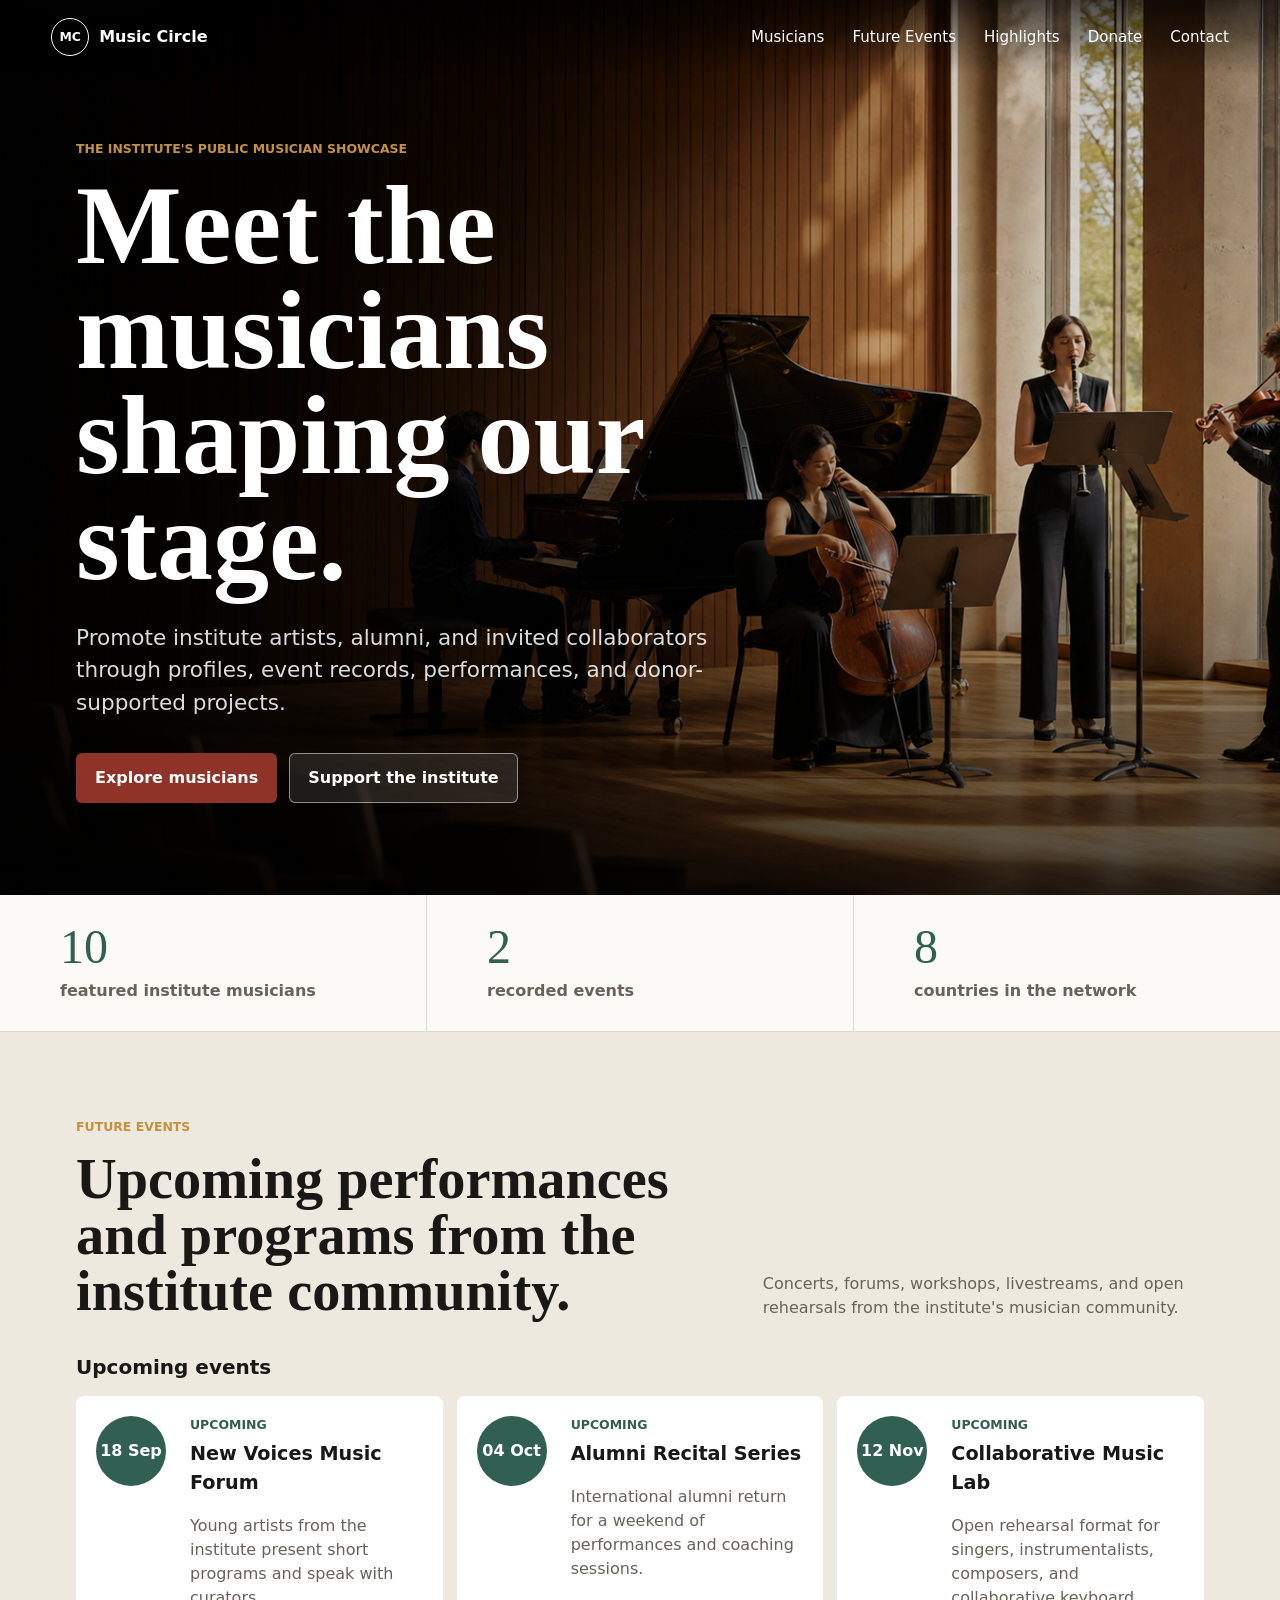
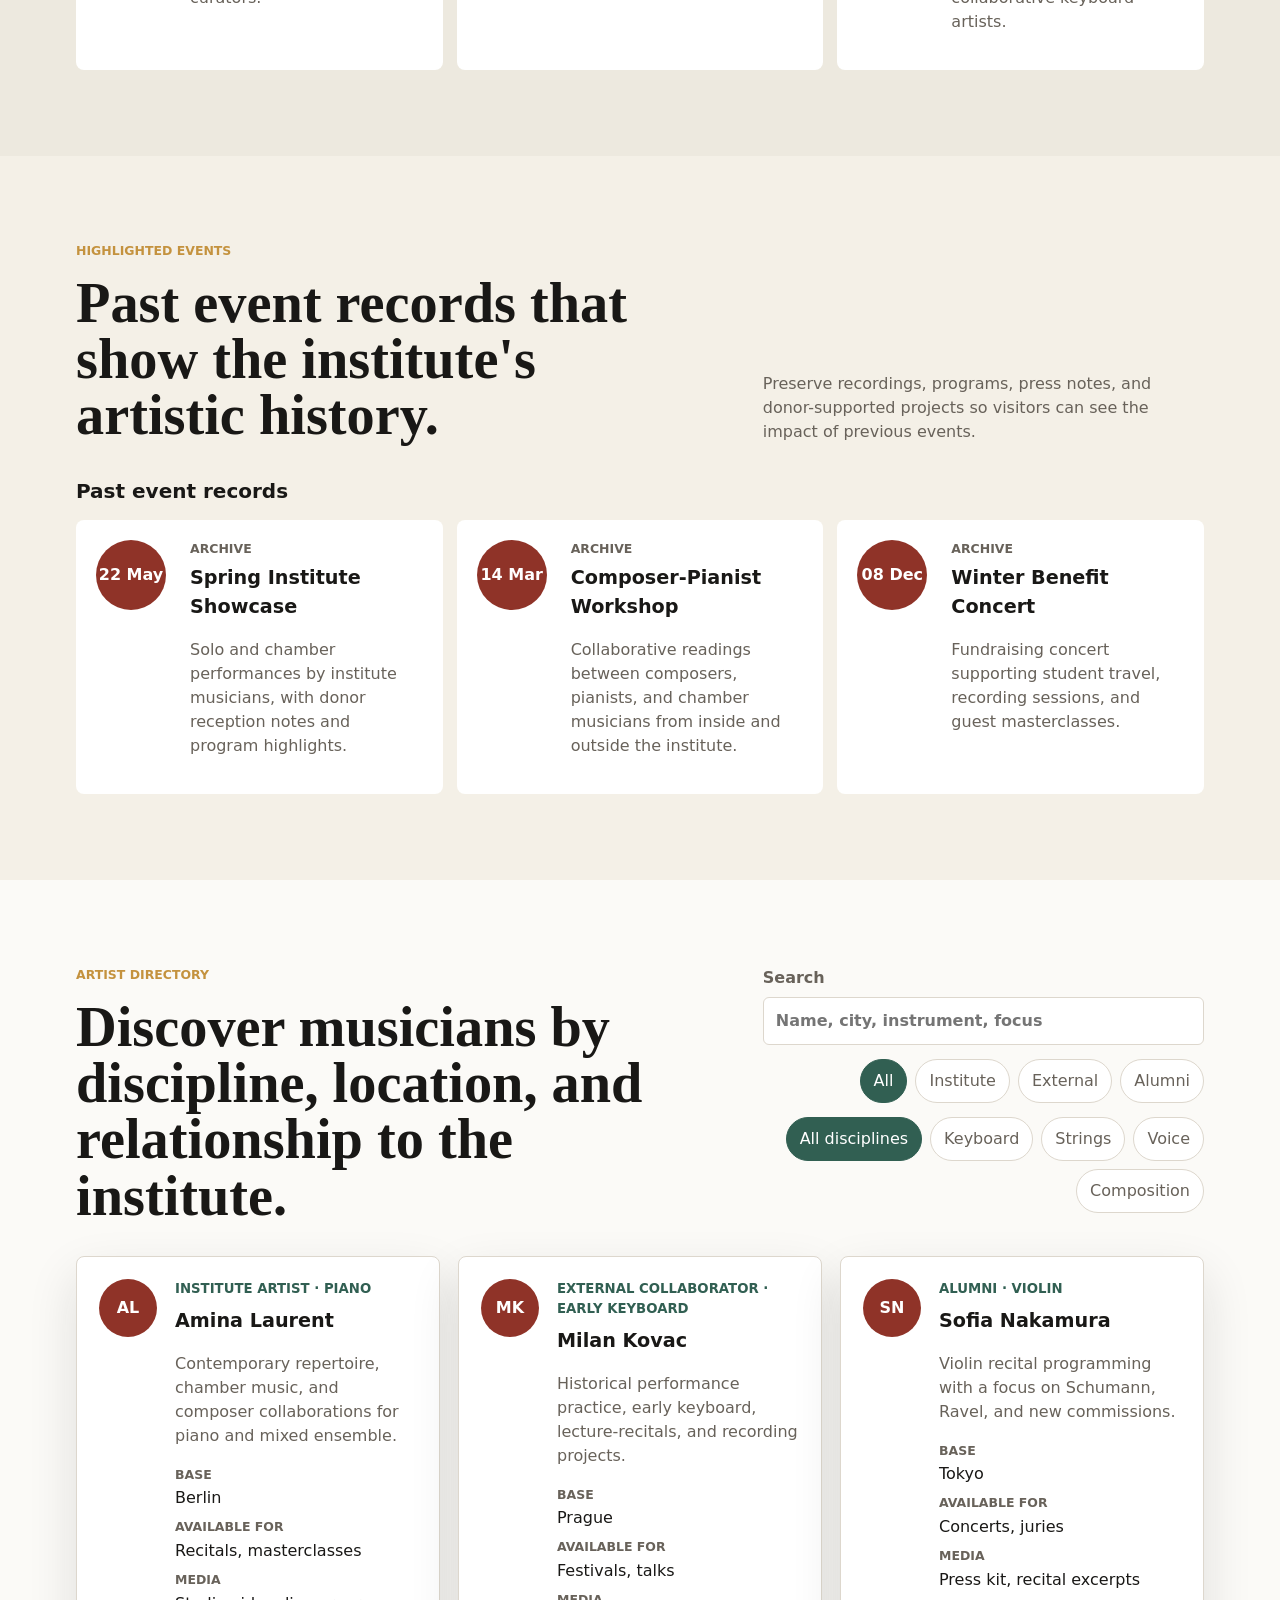
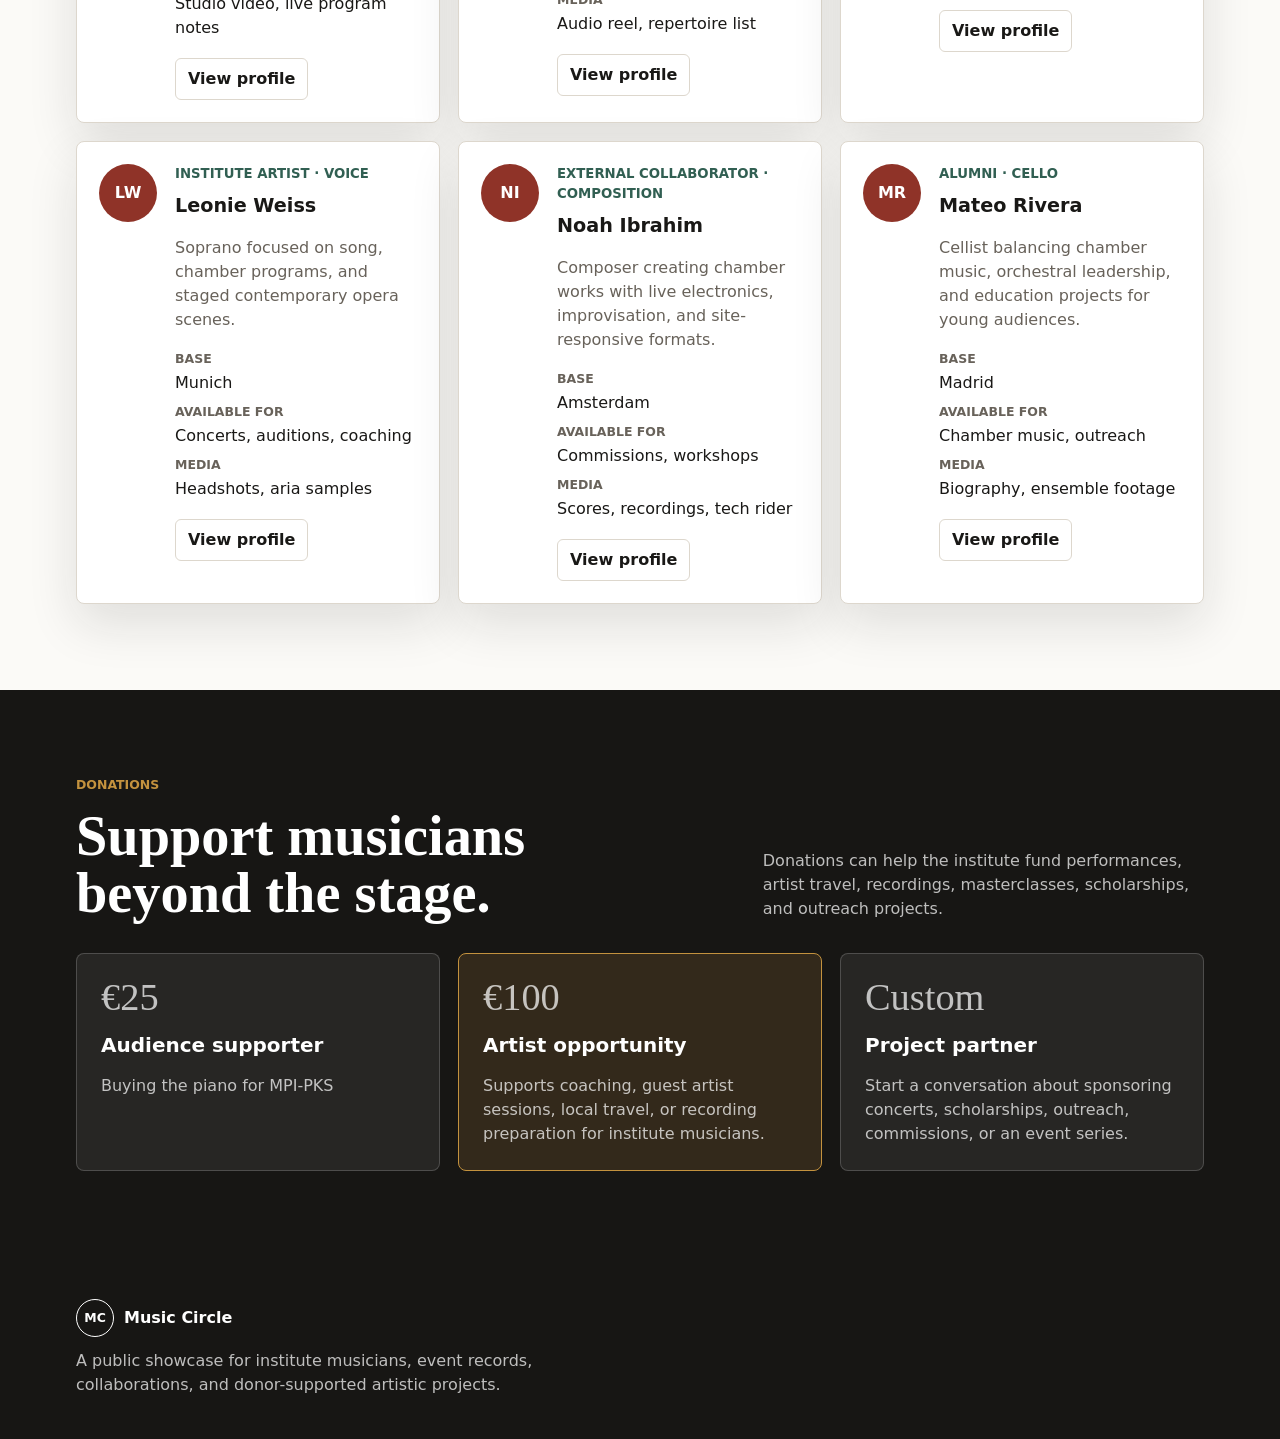
==== index.html @ a9405319 "Remove public scaffolding copy" ====
<!doctype html>
<html lang="en">
  <head>
    <meta charset="utf-8">
    <meta name="viewport" content="width=device-width, initial-scale=1">
    <meta
      name="description"
      content="The institute's public home for promoting musicians, events, collaborations, and donor-supported artistic projects."
    >
    <meta name="theme-color" content="#191816">
    <meta property="og:type" content="website">
    <meta property="og:title" content="Music Circle | Musician Promotion Platform">
    <meta
      property="og:description"
      content="Discover institute musicians, upcoming performances, past event records, collaborations, and ways to support the artist community."
    >
    <meta property="og:image" content="assets/hero-musicians.png">
    <meta property="og:image:width" content="1672">
    <meta property="og:image:height" content="941">
    <meta property="og:site_name" content="Music Circle">
    <meta name="twitter:card" content="summary_large_image">
    <meta name="twitter:title" content="Music Circle | Musician Promotion Platform">
    <meta
      name="twitter:description"
      content="The institute's public hub for musicians, events, collaborations, and donor-supported artistic projects."
    >
    <meta name="twitter:image" content="assets/hero-musicians.png">
    <title>Music Circle | Musician Promotion Platform</title>
    <link rel="icon" href="assets/favicon.svg" type="image/svg+xml">
    <link rel="manifest" href="site.webmanifest">
    <link rel="stylesheet" href="styles.css">
    <script type="application/ld+json">
      {
        "@context": "https://schema.org",
        "@type": "WebSite",
        "name": "Music Circle",
        "description": "The institute's public home for promoting musicians, events, collaborations, and donor-supported artistic projects.",
        "about": {
          "@type": "PerformingArtsTheater",
          "name": "Music Circle artist network"
        },
        "potentialAction": {
          "@type": "SearchAction",
          "target": "#musicians",
          "query-input": "required name=search_term_string"
        }
      }
    </script>
  </head>
  <body id="top">
    <a class="skip-link" href="#main-content">Skip to content</a>
    <header class="site-header" aria-label="Primary navigation">
      <a class="brand" href="#top" aria-label="Music Circle home">
        <span class="brand-mark" aria-hidden="true">MC</span>
        <span>Music Circle</span>
      </a>
      <nav class="nav-links" aria-label="Site sections">
        <a href="#musicians">Musicians</a>
        <a href="#events">Future Events</a>
        <a href="#highlights">Highlights</a>
        <a href="#support">Donate</a>
        <a href="#contact">Contact</a>
      </nav>
    </header>

    <main id="main-content">
      <section class="hero" aria-labelledby="hero-title">
        <img class="hero-image" src="assets/hero-musicians.png" alt="Musicians performing together in a recital hall">
        <div class="hero-shade" aria-hidden="true"></div>
        <div class="hero-content">
          <p class="eyebrow">The institute's public musician showcase</p>
          <h1 id="hero-title">Meet the musicians shaping our stage.</h1>
          <p class="hero-copy">
            Promote institute artists, alumni, and invited collaborators through profiles, event records, performances, and donor-supported projects.
          </p>
          <div class="hero-actions" aria-label="Primary actions">
            <a class="button primary" href="#musicians">Explore musicians</a>
            <a class="button secondary" href="#support">Support the institute</a>
          </div>
        </div>
      </section>

      <section class="intro" aria-label="Platform highlights">
        <div>
          <span class="metric">10</span>
          <span class="metric-label">featured institute musicians</span>
        </div>
        <div>
          <span class="metric">2</span>
          <span class="metric-label">recorded events</span>
        </div>
        <div>
          <span class="metric">8</span>
          <span class="metric-label">countries in the network</span>
        </div>
      </section>

      <section class="section future-events-section" id="events" aria-labelledby="events-title">
        <div class="section-heading compact-heading">
          <div>
            <p class="eyebrow">Future events</p>
            <h2 id="events-title">Upcoming performances and programs from the institute community.</h2>
          </div>
          <p>Concerts, forums, workshops, livestreams, and open rehearsals from the institute's musician community.</p>
        </div>
        <div class="event-heading">
          <h3>Upcoming events</h3>
        </div>
        <div class="event-list event-list-wide" aria-label="Upcoming events">
          <article class="event-item upcoming-event">
            <time datetime="2026-09-18">18 Sep</time>
            <div>
              <p class="event-status">Upcoming</p>
              <h3>New Voices Music Forum</h3>
              <p>Young artists from the institute present short programs and speak with curators.</p>
            </div>
          </article>
          <article class="event-item upcoming-event">
            <time datetime="2026-10-04">04 Oct</time>
            <div>
              <p class="event-status">Upcoming</p>
              <h3>Alumni Recital Series</h3>
              <p>International alumni return for a weekend of performances and coaching sessions.</p>
            </div>
          </article>
          <article class="event-item upcoming-event">
            <time datetime="2026-11-12">12 Nov</time>
            <div>
              <p class="event-status">Upcoming</p>
              <h3>Collaborative Music Lab</h3>
              <p>Open rehearsal format for singers, instrumentalists, composers, and collaborative keyboard artists.</p>
            </div>
          </article>
        </div>
      </section>

      <section class="section highlight-events-section" id="highlights" aria-labelledby="highlights-title">
        <div class="section-heading compact-heading">
          <div>
            <p class="eyebrow">Highlighted events</p>
            <h2 id="highlights-title">Past event records that show the institute's artistic history.</h2>
          </div>
          <p>
            Preserve recordings, programs, press notes, and donor-supported projects so visitors can see the impact of previous events.
          </p>
        </div>
        <div class="event-heading">
          <h3>Past event records</h3>
        </div>
        <div class="event-list event-list-wide" aria-label="Highlighted past event records">
          <article class="event-item past-event">
            <time datetime="2026-05-22">22 May</time>
            <div>
              <p class="event-status">Archive</p>
              <h3>Spring Institute Showcase</h3>
              <p>Solo and chamber performances by institute musicians, with donor reception notes and program highlights.</p>
            </div>
          </article>
          <article class="event-item past-event">
            <time datetime="2026-03-14">14 Mar</time>
            <div>
              <p class="event-status">Archive</p>
              <h3>Composer-Pianist Workshop</h3>
              <p>Collaborative readings between composers, pianists, and chamber musicians from inside and outside the institute.</p>
            </div>
          </article>
          <article class="event-item past-event">
            <time datetime="2025-12-08">08 Dec</time>
            <div>
              <p class="event-status">Archive</p>
              <h3>Winter Benefit Concert</h3>
              <p>Fundraising concert supporting student travel, recording sessions, and guest masterclasses.</p>
            </div>
          </article>
        </div>
      </section>

      <section class="section" id="musicians" aria-labelledby="musicians-title">
        <div class="section-heading">
          <div>
            <p class="eyebrow">Artist directory</p>
            <h2 id="musicians-title">Discover musicians by discipline, location, and relationship to the institute.</h2>
          </div>
          <div class="directory-tools" aria-label="Find musician profiles">
            <label class="search-label" for="artist-search">
              Search
              <input id="artist-search" type="search" placeholder="Name, city, instrument, focus">
            </label>
            <div class="filter-group" aria-label="Filter by relationship">
              <button class="filter-button is-active" type="button" data-filter-group="relationship" data-filter="all">All</button>
              <button class="filter-button" type="button" data-filter-group="relationship" data-filter="institute">Institute</button>
              <button class="filter-button" type="button" data-filter-group="relationship" data-filter="external">External</button>
              <button class="filter-button" type="button" data-filter-group="relationship" data-filter="alumni">Alumni</button>
            </div>
            <div class="filter-group" aria-label="Filter by discipline">
              <button class="filter-button is-active" type="button" data-filter-group="discipline" data-filter="all">All disciplines</button>
              <button class="filter-button" type="button" data-filter-group="discipline" data-filter="keyboard">Keyboard</button>
              <button class="filter-button" type="button" data-filter-group="discipline" data-filter="strings">Strings</button>
              <button class="filter-button" type="button" data-filter-group="discipline" data-filter="voice">Voice</button>
              <button class="filter-button" type="button" data-filter-group="discipline" data-filter="composition">Composition</button>
            </div>
          </div>
        </div>

        <div class="artist-grid" id="artist-grid">
          <article class="artist-card" data-relationship="institute" data-discipline="keyboard" data-search="amina laurent berlin piano contemporary chamber music composer collaborations recitals masterclasses">
            <div class="artist-avatar">AL</div>
            <div class="artist-body">
              <p class="artist-type">Institute artist · Piano</p>
              <h3>Amina Laurent</h3>
              <p>Contemporary repertoire, chamber music, and composer collaborations for piano and mixed ensemble.</p>
              <dl>
                <div><dt>Base</dt><dd>Berlin</dd></div>
                <div><dt>Available for</dt><dd>Recitals, masterclasses</dd></div>
                <div><dt>Media</dt><dd>Studio video, live program notes</dd></div>
              </dl>
              <div class="artist-extra" id="profile-amina" hidden>
                <p>Current season focus: premieres by institute composers paired with late Debussy and Saariaho.</p>
              </div>
              <div class="artist-actions">
                <button class="text-button" type="button" data-profile-target="profile-amina" aria-expanded="false">View profile</button>
              </div>
            </div>
          </article>

          <article class="artist-card" data-relationship="external" data-discipline="keyboard" data-search="milan kovac prague early keyboard historical performance lecture recitals recording festivals talks">
            <div class="artist-avatar">MK</div>
            <div class="artist-body">
              <p class="artist-type">External collaborator · Early keyboard</p>
              <h3>Milan Kovac</h3>
              <p>Historical performance practice, early keyboard, lecture-recitals, and recording projects.</p>
              <dl>
                <div><dt>Base</dt><dd>Prague</dd></div>
                <div><dt>Available for</dt><dd>Festivals, talks</dd></div>
                <div><dt>Media</dt><dd>Audio reel, repertoire list</dd></div>
              </dl>
              <div class="artist-extra" id="profile-milan" hidden>
                <p>Current season focus: fortepiano lecture-recitals connecting Haydn, Dussek, and early Beethoven.</p>
              </div>
              <div class="artist-actions">
                <button class="text-button" type="button" data-profile-target="profile-milan" aria-expanded="false">View profile</button>
              </div>
            </div>
          </article>

          <article class="artist-card" data-relationship="alumni" data-discipline="strings" data-search="sofia nakamura tokyo violin schumann ravel commissions concerts juries">
            <div class="artist-avatar">SN</div>
            <div class="artist-body">
              <p class="artist-type">Alumni · Violin</p>
              <h3>Sofia Nakamura</h3>
              <p>Violin recital programming with a focus on Schumann, Ravel, and new commissions.</p>
              <dl>
                <div><dt>Base</dt><dd>Tokyo</dd></div>
                <div><dt>Available for</dt><dd>Concerts, juries</dd></div>
                <div><dt>Media</dt><dd>Press kit, recital excerpts</dd></div>
              </dl>
              <div class="artist-extra" id="profile-sofia" hidden>
                <p>Current season focus: recital programs that connect canonical romantic works with new commissions.</p>
              </div>
              <div class="artist-actions">
                <button class="text-button" type="button" data-profile-target="profile-sofia" aria-expanded="false">View profile</button>
              </div>
            </div>
          </article>

          <article class="artist-card" data-relationship="institute" data-discipline="voice" data-search="leonie weiss munich soprano song opera chamber music auditions coaching">
            <div class="artist-avatar">LW</div>
            <div class="artist-body">
              <p class="artist-type">Institute artist · Voice</p>
              <h3>Leonie Weiss</h3>
              <p>Soprano focused on song, chamber programs, and staged contemporary opera scenes.</p>
              <dl>
                <div><dt>Base</dt><dd>Munich</dd></div>
                <div><dt>Available for</dt><dd>Concerts, auditions, coaching</dd></div>
                <div><dt>Media</dt><dd>Headshots, aria samples</dd></div>
              </dl>
              <div class="artist-extra" id="profile-leonie" hidden>
                <p>Current season focus: German song, contemporary opera scenes, and text-led chamber projects.</p>
              </div>
              <div class="artist-actions">
                <button class="text-button" type="button" data-profile-target="profile-leonie" aria-expanded="false">View profile</button>
              </div>
            </div>
          </article>

          <article class="artist-card" data-relationship="external" data-discipline="composition" data-search="noah ibrahim amsterdam composer electronics chamber ensemble commissions workshops residencies">
            <div class="artist-avatar">NI</div>
            <div class="artist-body">
              <p class="artist-type">External collaborator · Composition</p>
              <h3>Noah Ibrahim</h3>
              <p>Composer creating chamber works with live electronics, improvisation, and site-responsive formats.</p>
              <dl>
                <div><dt>Base</dt><dd>Amsterdam</dd></div>
                <div><dt>Available for</dt><dd>Commissions, workshops</dd></div>
                <div><dt>Media</dt><dd>Scores, recordings, tech rider</dd></div>
              </dl>
              <div class="artist-extra" id="profile-noah" hidden>
                <p>Current season focus: new ensemble works using modular electronics and performer-led improvisation.</p>
              </div>
              <div class="artist-actions">
                <button class="text-button" type="button" data-profile-target="profile-noah" aria-expanded="false">View profile</button>
              </div>
            </div>
          </article>

          <article class="artist-card" data-relationship="alumni" data-discipline="strings" data-search="mateo rivera madrid cello chamber music orchestra auditions education outreach">
            <div class="artist-avatar">MR</div>
            <div class="artist-body">
              <p class="artist-type">Alumni · Cello</p>
              <h3>Mateo Rivera</h3>
              <p>Cellist balancing chamber music, orchestral leadership, and education projects for young audiences.</p>
              <dl>
                <div><dt>Base</dt><dd>Madrid</dd></div>
                <div><dt>Available for</dt><dd>Chamber music, outreach</dd></div>
                <div><dt>Media</dt><dd>Biography, ensemble footage</dd></div>
              </dl>
              <div class="artist-extra" id="profile-mateo" hidden>
                <p>Current season focus: chamber collaborations and education concerts for first-time classical audiences.</p>
              </div>
              <div class="artist-actions">
                <button class="text-button" type="button" data-profile-target="profile-mateo" aria-expanded="false">View profile</button>
              </div>
            </div>
          </article>
        </div>
        <p class="empty-state" id="empty-state" hidden>No musicians match the current filters.</p>
      </section>

      <section class="section support-section" id="support" aria-labelledby="support-title">
        <div class="section-heading compact-heading">
          <div>
            <p class="eyebrow">Donations</p>
            <h2 id="support-title">Support musicians beyond the stage.</h2>
          </div>
          <p>
            Donations can help the institute fund performances, artist travel, recordings, masterclasses, scholarships, and outreach projects.
          </p>
        </div>
        <div class="donation-grid" aria-label="Donation options">
          <article class="donation-card">
            <p class="donation-amount">€25</p>
            <h3>Audience supporter</h3>
            <p>Buying the piano for MPI-PKS</p>
          </article>
          <article class="donation-card is-featured">
            <p class="donation-amount">€100</p>
            <h3>Artist opportunity</h3>
            <p>Supports coaching, guest artist sessions, local travel, or recording preparation for institute musicians.</p>
          </article>
          <article class="donation-card">
            <p class="donation-amount">Custom</p>
            <h3>Project partner</h3>
            <p>Start a conversation about sponsoring concerts, scholarships, outreach, commissions, or an event series.</p>
          </article>
        </div>
      </section>
    </main>

    <footer class="site-footer" id="contact">
      <div>
        <a class="brand footer-brand" href="#top">
          <span class="brand-mark" aria-hidden="true">MC</span>
          <span>Music Circle</span>
        </a>
        <p>A public showcase for institute musicians, event records, collaborations, and donor-supported artistic projects.</p>
      </div>
    </footer>

    <script src="script.js"></script>
  </body>
</html>
---- styles.css ----
:root {
  --ink: #191816;
  --paper: #fbfaf7;
  --muted: #68625a;
  --line: #ddd7cd;
  --panel: #ffffff;
  --accent: #8f3328;
  --accent-strong: #6d241d;
  --gold: #c4923e;
  --green: #315f52;
  --focus: #f0c85a;
  --shadow: 0 20px 50px rgba(25, 24, 22, 0.12);
}

* {
  box-sizing: border-box;
}

html {
  scroll-behavior: smooth;
}

body {
  margin: 0;
  background: var(--paper);
  color: var(--ink);
  font-family: Inter, ui-sans-serif, system-ui, -apple-system, BlinkMacSystemFont, "Segoe UI", sans-serif;
  line-height: 1.5;
}

a {
  color: inherit;
  text-decoration: none;
}

a:focus-visible,
button:focus-visible,
input:focus-visible,
select:focus-visible {
  outline: 3px solid var(--focus);
  outline-offset: 3px;
}

button,
input,
select {
  font: inherit;
}

.skip-link {
  position: fixed;
  z-index: 20;
  top: 12px;
  left: 12px;
  transform: translateY(-160%);
  padding: 10px 14px;
  border-radius: 6px;
  color: var(--ink);
  background: #fff;
  font-weight: 800;
  box-shadow: var(--shadow);
}

.skip-link:focus {
  transform: translateY(0);
}

.site-header {
  position: fixed;
  z-index: 10;
  top: 0;
  left: 0;
  right: 0;
  display: flex;
  align-items: center;
  justify-content: space-between;
  gap: 24px;
  padding: 18px clamp(18px, 4vw, 56px);
  color: #fff;
  background: linear-gradient(180deg, rgba(0, 0, 0, 0.64), rgba(0, 0, 0, 0));
}

.brand {
  display: inline-flex;
  align-items: center;
  gap: 10px;
  font-weight: 760;
}

.brand-mark {
  display: inline-grid;
  place-items: center;
  width: 38px;
  height: 38px;
  border: 1px solid currentColor;
  border-radius: 50%;
  font-size: 0.78rem;
}

.nav-links {
  display: flex;
  align-items: center;
  justify-content: flex-end;
  flex-wrap: wrap;
  gap: clamp(14px, 3vw, 28px);
  font-size: 0.94rem;
}

.nav-links a {
  min-height: 32px;
  display: inline-flex;
  align-items: center;
}

.hero {
  position: relative;
  min-height: 92svh;
  display: grid;
  align-items: end;
  overflow: hidden;
  color: #fff;
}

.hero-image,
.hero-shade {
  position: absolute;
  inset: 0;
  width: 100%;
  height: 100%;
}

.hero-image {
  object-fit: cover;
  object-position: center;
}

.hero-shade {
  background:
    linear-gradient(90deg, rgba(0, 0, 0, 0.78) 0%, rgba(0, 0, 0, 0.54) 35%, rgba(0, 0, 0, 0.12) 78%),
    linear-gradient(0deg, rgba(0, 0, 0, 0.65) 0%, rgba(0, 0, 0, 0) 44%);
}

.hero-content {
  position: relative;
  max-width: 880px;
  padding: 140px clamp(20px, 6vw, 76px) 92px;
}

.eyebrow {
  margin: 0 0 14px;
  color: var(--gold);
  font-size: 0.78rem;
  font-weight: 800;
  letter-spacing: 0;
  text-transform: uppercase;
}

h1,
h2,
h3,
p {
  overflow-wrap: anywhere;
}

h1 {
  max-width: 820px;
  margin: 0;
  font-family: Georgia, "Times New Roman", serif;
  font-size: 7rem;
  line-height: 0.94;
  letter-spacing: 0;
}

.hero-copy {
  max-width: 650px;
  margin: 28px 0 0;
  color: rgba(255, 255, 255, 0.86);
  font-size: clamp(1.05rem, 2vw, 1.35rem);
}

.hero-actions {
  display: flex;
  flex-wrap: wrap;
  gap: 12px;
  margin-top: 34px;
}

.button {
  display: inline-flex;
  align-items: center;
  justify-content: center;
  min-height: 46px;
  padding: 12px 18px;
  border: 1px solid transparent;
  border-radius: 6px;
  font-weight: 760;
  cursor: pointer;
}

.button.primary {
  color: #fff;
  background: var(--accent);
}

.button.primary:hover {
  background: var(--accent-strong);
}

.button.secondary {
  color: #fff;
  border-color: rgba(255, 255, 255, 0.5);
  background: rgba(255, 255, 255, 0.1);
}

.button.dark-secondary {
  color: var(--ink);
  border-color: var(--line);
  background: #fff;
}

.error-page {
  min-height: 100svh;
  display: grid;
  place-items: center;
  padding: 24px;
  background: #ede9df;
}

.error-shell {
  width: min(720px, 100%);
  padding: clamp(28px, 6vw, 64px);
  border-radius: 8px;
  background: var(--paper);
  box-shadow: var(--shadow);
}

.error-brand {
  margin-bottom: 48px;
}

.error-shell h1 {
  max-width: 9ch;
  color: var(--ink);
}

.error-shell p:not(.eyebrow) {
  max-width: 560px;
  color: var(--muted);
  font-size: 1.08rem;
}

.intro {
  display: grid;
  grid-template-columns: repeat(3, minmax(0, 1fr));
  gap: 1px;
  background: var(--line);
  border-bottom: 1px solid var(--line);
}

.intro > div {
  min-height: 128px;
  padding: 28px clamp(20px, 5vw, 60px);
  background: var(--paper);
}

.metric {
  display: block;
  color: var(--green);
  font-family: Georgia, "Times New Roman", serif;
  font-size: 3rem;
  line-height: 1;
}

.metric-label {
  display: block;
  margin-top: 8px;
  color: var(--muted);
  font-weight: 700;
}

.section {
  padding: 86px clamp(20px, 6vw, 76px);
}

.section-heading,
.split-section {
  display: grid;
  grid-template-columns: minmax(0, 1fr) minmax(320px, 0.72fr);
  gap: clamp(28px, 6vw, 74px);
  align-items: start;
}

.section-heading {
  margin-bottom: 32px;
}

.compact-heading {
  align-items: end;
}

.compact-heading > p {
  margin: 0;
  color: var(--muted);
}

h2 {
  max-width: 900px;
  margin: 0;
  font-family: Georgia, "Times New Roman", serif;
  font-size: clamp(2rem, 4.4vw, 4.2rem);
  line-height: 1;
  letter-spacing: 0;
}

.directory-tools {
  display: grid;
  gap: 14px;
}

.search-label {
  color: var(--muted);
}

.filter-group {
  display: flex;
  flex-wrap: wrap;
  justify-content: flex-end;
  gap: 8px;
}

.filter-button {
  min-height: 40px;
  padding: 9px 13px;
  border: 1px solid var(--line);
  border-radius: 999px;
  color: var(--muted);
  background: #fff;
  cursor: pointer;
}

.filter-button.is-active {
  color: #fff;
  border-color: var(--green);
  background: var(--green);
}

.artist-grid {
  display: grid;
  grid-template-columns: repeat(3, minmax(0, 1fr));
  gap: 18px;
}

.artist-card {
  display: grid;
  grid-template-columns: 58px minmax(0, 1fr);
  gap: 18px;
  padding: 22px;
  border: 1px solid var(--line);
  border-radius: 8px;
  background: var(--panel);
  box-shadow: var(--shadow);
}

.artist-card.is-hidden {
  display: none;
}

.empty-state {
  margin: 28px 0 0;
  padding: 20px;
  border: 1px solid var(--line);
  border-radius: 8px;
  color: var(--muted);
  background: #fff;
}

.artist-avatar {
  display: grid;
  place-items: center;
  width: 58px;
  height: 58px;
  border-radius: 50%;
  color: #fff;
  background: var(--accent);
  font-weight: 850;
}

.artist-type {
  margin: 0 0 8px;
  color: var(--green);
  font-size: 0.83rem;
  font-weight: 820;
  text-transform: uppercase;
}

.artist-body h3,
.event-item h3 {
  margin: 0;
  font-size: 1.2rem;
}

.artist-body p:not(.artist-type),
.section-copy p,
.site-footer p,
.event-item p {
  color: var(--muted);
}

.artist-body dl {
  display: grid;
  gap: 8px;
  margin: 18px 0 0;
}

.artist-body dl div {
  display: grid;
  gap: 2px;
}

.artist-body dt {
  color: var(--muted);
  font-size: 0.78rem;
  font-weight: 780;
  text-transform: uppercase;
}

.artist-body dd {
  margin: 0;
}

.artist-extra {
  margin-top: 18px;
  padding: 14px;
  border-left: 3px solid var(--gold);
  color: var(--muted);
  background: #f7f2e9;
}

.artist-extra p {
  margin: 0;
}

.artist-actions {
  display: flex;
  flex-wrap: wrap;
  gap: 10px;
  margin-top: 18px;
}

.text-button {
  display: inline-flex;
  align-items: center;
  min-height: 38px;
  padding: 8px 12px;
  border: 1px solid var(--line);
  border-radius: 6px;
  color: var(--ink);
  background: #fff;
  font-weight: 760;
  cursor: pointer;
}

.text-button:hover {
  border-color: var(--green);
  color: var(--green);
}

.future-events-section,
.split-section {
  background: #ede9df;
}

.highlight-events-section {
  background: #f4f0e7;
}

.event-heading {
  display: flex;
  align-items: center;
  justify-content: space-between;
  gap: 18px;
  margin-bottom: 14px;
}

.event-heading h3 {
  margin: 0;
  font-size: 1.25rem;
}

.event-heading a,
.event-item a {
  color: var(--green);
  font-weight: 780;
  text-decoration: underline;
  text-underline-offset: 3px;
}

.event-list {
  display: grid;
  gap: 14px;
}

.event-list-wide {
  grid-template-columns: repeat(3, minmax(0, 1fr));
}

.event-item {
  display: grid;
  grid-template-columns: 76px minmax(0, 1fr);
  gap: 18px;
  padding: 20px;
  border-radius: 8px;
  background: #fff;
}

.event-item time {
  display: grid;
  place-items: center;
  width: 70px;
  height: 70px;
  border-radius: 50%;
  color: #fff;
  background: var(--green);
  font-weight: 850;
  text-align: center;
}

.past-event time {
  background: var(--accent);
}

.event-status {
  margin: 0 0 6px;
  color: var(--accent);
  font-size: 0.78rem;
  font-weight: 840;
  text-transform: uppercase;
}

.upcoming-event .event-status {
  color: var(--green);
}

.support-section {
  color: #fff;
  background: #171614;
}

.support-section .eyebrow {
  color: var(--gold);
}

.support-section h2,
.support-section .compact-heading > p {
  color: #fff;
}

.support-section .compact-heading > p,
.donation-card p {
  color: rgba(255, 255, 255, 0.72);
}

.donation-grid {
  display: grid;
  grid-template-columns: repeat(3, minmax(0, 1fr));
  gap: 18px;
}

.donation-card {
  display: grid;
  gap: 14px;
  align-content: start;
  padding: 24px;
  border: 1px solid rgba(255, 255, 255, 0.18);
  border-radius: 8px;
  background: rgba(255, 255, 255, 0.07);
}

.donation-card.is-featured {
  border-color: var(--gold);
  background: rgba(196, 146, 62, 0.16);
}

.donation-amount {
  margin: 0;
  color: var(--gold);
  font-family: Georgia, "Times New Roman", serif;
  font-size: 2.4rem;
  line-height: 1;
}

.donation-card h3 {
  margin: 0;
  font-size: 1.25rem;
}

.donation-card p:not(.donation-amount) {
  margin: 0;
}

label {
  display: grid;
  gap: 7px;
  color: var(--muted);
  font-weight: 760;
}

input,
select {
  min-height: 46px;
  width: 100%;
  border: 1px solid var(--line);
  border-radius: 6px;
  padding: 11px 12px;
  color: var(--ink);
  background: #fff;
}

.site-footer {
  display: flex;
  align-items: flex-start;
  justify-content: space-between;
  gap: 28px;
  padding: 42px clamp(20px, 6vw, 76px);
  color: #fff;
  background: #171614;
}

.footer-brand {
  margin-bottom: 12px;
}

.site-footer p {
  max-width: 560px;
  margin: 0;
  color: rgba(255, 255, 255, 0.72);
}

@media (max-width: 900px) {
  .site-header {
    position: absolute;
    align-items: flex-start;
    flex-direction: column;
    gap: 12px;
    padding-bottom: 26px;
  }

  .nav-links {
    width: 100%;
    justify-content: flex-start;
    gap: 8px;
    font-size: 0.88rem;
  }

  .nav-links a {
    min-height: 34px;
    padding: 6px 10px;
    border: 1px solid rgba(255, 255, 255, 0.34);
    border-radius: 999px;
    background: rgba(0, 0, 0, 0.16);
  }

  .hero {
    min-height: 88svh;
  }

  .hero-image {
    object-position: 64% center;
  }

  .hero-content {
    padding-bottom: 56px;
  }

  h1 {
    max-width: 680px;
    font-size: 4.6rem;
    line-height: 0.96;
  }

  .intro,
  .section-heading,
  .split-section,
  .event-list-wide,
  .donation-grid,
  .artist-grid {
    grid-template-columns: 1fr;
  }

  .filter-group {
    justify-content: flex-start;
  }
}

@media (max-width: 560px) {
  .hero-actions,
  .site-footer {
    flex-direction: column;
  }

  .button {
    width: 100%;
  }

  h1 {
    font-size: 3.35rem;
    line-height: 1;
  }

  .intro > div,
  .section {
    padding-left: 18px;
    padding-right: 18px;
  }

  .artist-card,
  .event-item {
    grid-template-columns: 1fr;
  }

  .event-heading {
    align-items: flex-start;
    flex-direction: column;
  }

  .event-item time {
    width: 62px;
    height: 62px;
  }
}
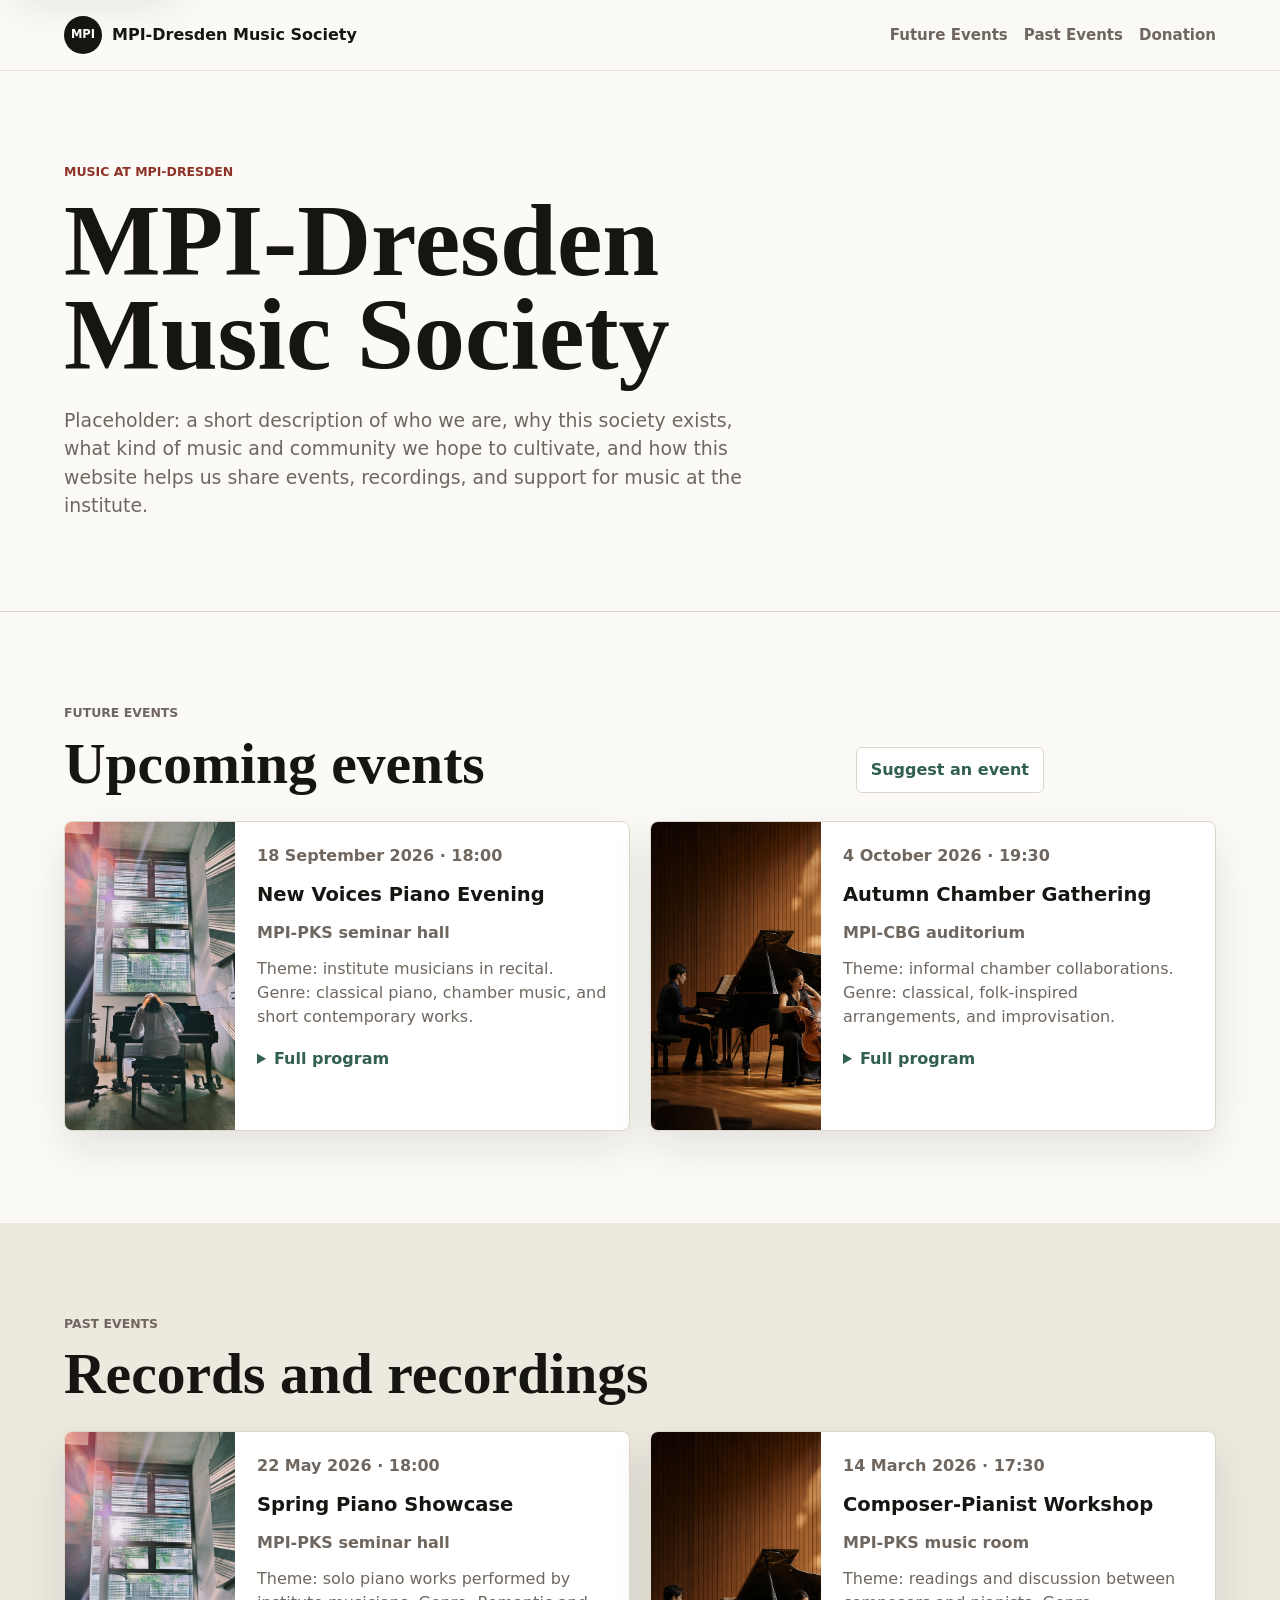
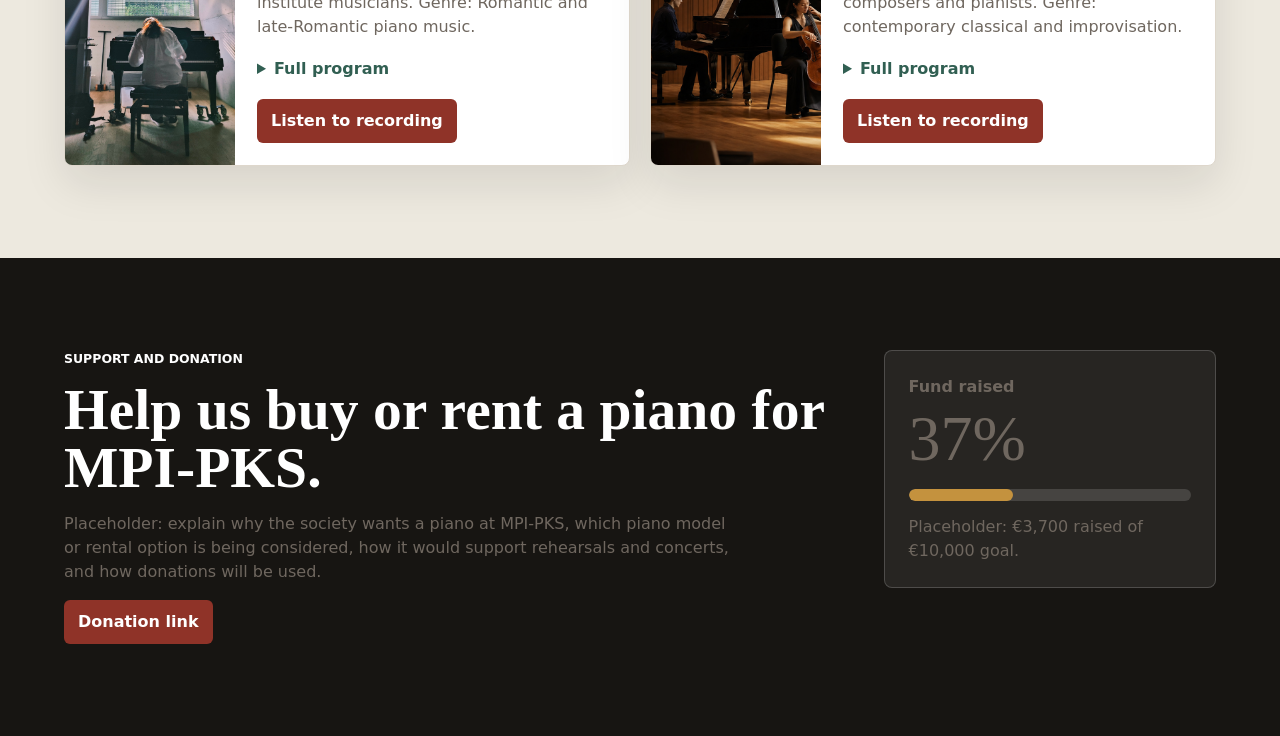
==== commit e3eab78b: "Redesign site for MPI music society" ====
--- a/index.html
+++ b/index.html
@@ -5,27 +5,25 @@
     <meta name="viewport" content="width=device-width, initial-scale=1">
     <meta
       name="description"
-      content="The institute's public home for promoting musicians, events, collaborations, and donor-supported artistic projects."
+      content="MPI-Dresden Music Society shares institute music events, recordings, and support for a piano at MPI-PKS."
     >
-    <meta name="theme-color" content="#191816">
+    <meta name="theme-color" content="#161513">
     <meta property="og:type" content="website">
-    <meta property="og:title" content="Music Circle | Musician Promotion Platform">
+    <meta property="og:title" content="MPI-Dresden Music Society">
     <meta
       property="og:description"
-      content="Discover institute musicians, upcoming performances, past event records, collaborations, and ways to support the artist community."
+      content="Future events, past recordings, and piano donation support for the MPI-Dresden music community."
     >
-    <meta property="og:image" content="assets/hero-musicians.png">
-    <meta property="og:image:width" content="1672">
-    <meta property="og:image:height" content="941">
-    <meta property="og:site_name" content="Music Circle">
+    <meta property="og:image" content="assets/Photos/Qianyu_cover.jpg">
+    <meta property="og:site_name" content="MPI-Dresden Music Society">
     <meta name="twitter:card" content="summary_large_image">
-    <meta name="twitter:title" content="Music Circle | Musician Promotion Platform">
+    <meta name="twitter:title" content="MPI-Dresden Music Society">
     <meta
       name="twitter:description"
-      content="The institute's public hub for musicians, events, collaborations, and donor-supported artistic projects."
+      content="Future events, past recordings, and piano donation support for the MPI-Dresden music community."
     >
-    <meta name="twitter:image" content="assets/hero-musicians.png">
-    <title>Music Circle | Musician Promotion Platform</title>
+    <meta name="twitter:image" content="assets/Photos/Qianyu_cover.jpg">
+    <title>MPI-Dresden Music Society</title>
     <link rel="icon" href="assets/favicon.svg" type="image/svg+xml">
     <link rel="manifest" href="site.webmanifest">
     <link rel="stylesheet" href="styles.css">
@@ -33,339 +31,157 @@
       {
         "@context": "https://schema.org",
         "@type": "WebSite",
-        "name": "Music Circle",
-        "description": "The institute's public home for promoting musicians, events, collaborations, and donor-supported artistic projects.",
-        "about": {
-          "@type": "PerformingArtsTheater",
-          "name": "Music Circle artist network"
-        },
-        "potentialAction": {
-          "@type": "SearchAction",
-          "target": "#musicians",
-          "query-input": "required name=search_term_string"
-        }
+        "name": "MPI-Dresden Music Society",
+        "description": "Future events, past recordings, and piano donation support for the MPI-Dresden music community."
       }
     </script>
   </head>
-  <body id="top">
+  <body>
     <a class="skip-link" href="#main-content">Skip to content</a>
+
     <header class="site-header" aria-label="Primary navigation">
-      <a class="brand" href="#top" aria-label="Music Circle home">
-        <span class="brand-mark" aria-hidden="true">MC</span>
-        <span>Music Circle</span>
+      <a class="brand" href="#main-content" aria-label="MPI-Dresden Music Society home">
+        <span class="brand-mark" aria-hidden="true">MPI</span>
+        <span>MPI-Dresden Music Society</span>
       </a>
       <nav class="nav-links" aria-label="Site sections">
-        <a href="#musicians">Musicians</a>
-        <a href="#events">Future Events</a>
-        <a href="#highlights">Highlights</a>
-        <a href="#support">Donate</a>
-        <a href="#contact">Contact</a>
+        <a href="#future-events">Future Events</a>
+        <a href="#past-events">Past Events</a>
+        <a href="#support">Donation</a>
       </nav>
     </header>
 
     <main id="main-content">
-      <section class="hero" aria-labelledby="hero-title">
-        <img class="hero-image" src="assets/hero-musicians.png" alt="Musicians performing together in a recital hall">
-        <div class="hero-shade" aria-hidden="true"></div>
-        <div class="hero-content">
-          <p class="eyebrow">The institute's public musician showcase</p>
-          <h1 id="hero-title">Meet the musicians shaping our stage.</h1>
-          <p class="hero-copy">
-            Promote institute artists, alumni, and invited collaborators through profiles, event records, performances, and donor-supported projects.
+      <section class="hero section" aria-labelledby="site-title">
+        <div class="hero-copy">
+          <p class="eyebrow">Music at MPI-Dresden</p>
+          <h1 id="site-title">MPI-Dresden Music Society</h1>
+          <p>
+            Placeholder: a short description of who we are, why this society exists, what kind of music and community we hope to cultivate, and how this website helps us share events, recordings, and support for music at the institute.
           </p>
-          <div class="hero-actions" aria-label="Primary actions">
-            <a class="button primary" href="#musicians">Explore musicians</a>
-            <a class="button secondary" href="#support">Support the institute</a>
-          </div>
         </div>
       </section>
 
-      <section class="intro" aria-label="Platform highlights">
-        <div>
-          <span class="metric">10</span>
-          <span class="metric-label">featured institute musicians</span>
+      <section class="section" id="future-events" aria-labelledby="future-title">
+        <div class="section-heading">
+          <p class="eyebrow">Future events</p>
+          <div class="heading-row">
+            <h2 id="future-title">Upcoming events</h2>
+            <button class="ghost-button" type="button" data-suggest-event>Suggest an event</button>
+          </div>
+          <p class="suggestion-note" id="suggestion-note" hidden>
+            Thank you. Please send the event title, time, place, short description, genre, and program to the society organizers.
+          </p>
         </div>
-        <div>
-          <span class="metric">2</span>
-          <span class="metric-label">recorded events</span>
-        </div>
-        <div>
-          <span class="metric">8</span>
-          <span class="metric-label">countries in the network</span>
-        </div>
-      </section>
 
-      <section class="section future-events-section" id="events" aria-labelledby="events-title">
-        <div class="section-heading compact-heading">
-          <div>
-            <p class="eyebrow">Future events</p>
-            <h2 id="events-title">Upcoming performances and programs from the institute community.</h2>
-          </div>
-          <p>Concerts, forums, workshops, livestreams, and open rehearsals from the institute's musician community.</p>
-        </div>
-        <div class="event-heading">
-          <h3>Upcoming events</h3>
-        </div>
-        <div class="event-list event-list-wide" aria-label="Upcoming events">
-          <article class="event-item upcoming-event">
-            <time datetime="2026-09-18">18 Sep</time>
-            <div>
-              <p class="event-status">Upcoming</p>
-              <h3>New Voices Music Forum</h3>
-              <p>Young artists from the institute present short programs and speak with curators.</p>
+        <div class="event-grid">
+          <article class="event-card">
+            <img src="assets/Photos/Qianyu_cover.jpg" alt="Album cover for an upcoming piano event">
+            <div class="event-content">
+              <p class="event-date">18 September 2026 · 18:00</p>
+              <h3>New Voices Piano Evening</h3>
+              <p class="event-place">MPI-PKS seminar hall</p>
+              <p>Theme: institute musicians in recital. Genre: classical piano, chamber music, and short contemporary works.</p>
+              <details>
+                <summary>Full program</summary>
+                <ul>
+                  <li>Placeholder: opening work</li>
+                  <li>Placeholder: main recital work</li>
+                  <li>Placeholder: ensemble or encore</li>
+                </ul>
+              </details>
             </div>
           </article>
-          <article class="event-item upcoming-event">
-            <time datetime="2026-10-04">04 Oct</time>
-            <div>
-              <p class="event-status">Upcoming</p>
-              <h3>Alumni Recital Series</h3>
-              <p>International alumni return for a weekend of performances and coaching sessions.</p>
-            </div>
-          </article>
-          <article class="event-item upcoming-event">
-            <time datetime="2026-11-12">12 Nov</time>
-            <div>
-              <p class="event-status">Upcoming</p>
-              <h3>Collaborative Music Lab</h3>
-              <p>Open rehearsal format for singers, instrumentalists, composers, and collaborative keyboard artists.</p>
+
+          <article class="event-card">
+            <img src="assets/hero-musicians.png" alt="Musicians performing in a recital hall">
+            <div class="event-content">
+              <p class="event-date">4 October 2026 · 19:30</p>
+              <h3>Autumn Chamber Gathering</h3>
+              <p class="event-place">MPI-CBG auditorium</p>
+              <p>Theme: informal chamber collaborations. Genre: classical, folk-inspired arrangements, and improvisation.</p>
+              <details>
+                <summary>Full program</summary>
+                <ul>
+                  <li>Placeholder: duet or trio</li>
+                  <li>Placeholder: guest performance</li>
+                  <li>Placeholder: audience discussion</li>
+                </ul>
+              </details>
             </div>
           </article>
         </div>
       </section>
 
-      <section class="section highlight-events-section" id="highlights" aria-labelledby="highlights-title">
-        <div class="section-heading compact-heading">
-          <div>
-            <p class="eyebrow">Highlighted events</p>
-            <h2 id="highlights-title">Past event records that show the institute's artistic history.</h2>
-          </div>
-          <p>
-            Preserve recordings, programs, press notes, and donor-supported projects so visitors can see the impact of previous events.
-          </p>
+      <section class="section muted-section" id="past-events" aria-labelledby="past-title">
+        <div class="section-heading">
+          <p class="eyebrow">Past events</p>
+          <h2 id="past-title">Records and recordings</h2>
         </div>
-        <div class="event-heading">
-          <h3>Past event records</h3>
-        </div>
-        <div class="event-list event-list-wide" aria-label="Highlighted past event records">
-          <article class="event-item past-event">
-            <time datetime="2026-05-22">22 May</time>
-            <div>
-              <p class="event-status">Archive</p>
-              <h3>Spring Institute Showcase</h3>
-              <p>Solo and chamber performances by institute musicians, with donor reception notes and program highlights.</p>
+
+        <div class="event-grid">
+          <article class="event-card">
+            <img src="assets/Photos/Qianyu_cover.jpg" alt="Album cover for a past piano event">
+            <div class="event-content">
+              <p class="event-date">22 May 2026 · 18:00</p>
+              <h3>Spring Piano Showcase</h3>
+              <p class="event-place">MPI-PKS seminar hall</p>
+              <p>Theme: solo piano works performed by institute musicians. Genre: Romantic and late-Romantic piano music.</p>
+              <details>
+                <summary>Full program</summary>
+                <ul>
+                  <li>Placeholder: recital opening</li>
+                  <li>Placeholder: featured piano work</li>
+                  <li>Placeholder: closing piece</li>
+                </ul>
+              </details>
+              <a class="recording-link" href="assets/Records/Nocturne.AAC">Listen to recording</a>
             </div>
           </article>
-          <article class="event-item past-event">
-            <time datetime="2026-03-14">14 Mar</time>
-            <div>
-              <p class="event-status">Archive</p>
+
+          <article class="event-card">
+            <img src="assets/hero-musicians.png" alt="Musicians performing in a recital hall">
+            <div class="event-content">
+              <p class="event-date">14 March 2026 · 17:30</p>
               <h3>Composer-Pianist Workshop</h3>
-              <p>Collaborative readings between composers, pianists, and chamber musicians from inside and outside the institute.</p>
-            </div>
-          </article>
-          <article class="event-item past-event">
-            <time datetime="2025-12-08">08 Dec</time>
-            <div>
-              <p class="event-status">Archive</p>
-              <h3>Winter Benefit Concert</h3>
-              <p>Fundraising concert supporting student travel, recording sessions, and guest masterclasses.</p>
+              <p class="event-place">MPI-PKS music room</p>
+              <p>Theme: readings and discussion between composers and pianists. Genre: contemporary classical and improvisation.</p>
+              <details>
+                <summary>Full program</summary>
+                <ul>
+                  <li>Placeholder: composer presentation</li>
+                  <li>Placeholder: piano reading</li>
+                  <li>Placeholder: discussion</li>
+                </ul>
+              </details>
+              <a class="recording-link" href="assets/Records/Ballade%20No.%202%20(Encore).AAC">Listen to recording</a>
             </div>
           </article>
         </div>
       </section>
 
-      <section class="section" id="musicians" aria-labelledby="musicians-title">
-        <div class="section-heading">
+      <section class="section support-section" id="support" aria-labelledby="support-title">
+        <div class="support-layout">
           <div>
-            <p class="eyebrow">Artist directory</p>
-            <h2 id="musicians-title">Discover musicians by discipline, location, and relationship to the institute.</h2>
+            <p class="eyebrow">Support and donation</p>
+            <h2 id="support-title">Help us buy or rent a piano for MPI-PKS.</h2>
+            <p>
+              Placeholder: explain why the society wants a piano at MPI-PKS, which piano model or rental option is being considered, how it would support rehearsals and concerts, and how donations will be used.
+            </p>
+            <a class="button primary" href="#donation-link">Donation link</a>
           </div>
-          <div class="directory-tools" aria-label="Find musician profiles">
-            <label class="search-label" for="artist-search">
-              Search
-              <input id="artist-search" type="search" placeholder="Name, city, instrument, focus">
-            </label>
-            <div class="filter-group" aria-label="Filter by relationship">
-              <button class="filter-button is-active" type="button" data-filter-group="relationship" data-filter="all">All</button>
-              <button class="filter-button" type="button" data-filter-group="relationship" data-filter="institute">Institute</button>
-              <button class="filter-button" type="button" data-filter-group="relationship" data-filter="external">External</button>
-              <button class="filter-button" type="button" data-filter-group="relationship" data-filter="alumni">Alumni</button>
+          <div class="fund-card" aria-label="Donation progress">
+            <p class="fund-label">Fund raised</p>
+            <p class="fund-percent">37%</p>
+            <div class="progress-bar" aria-hidden="true">
+              <span style="width: 37%"></span>
             </div>
-            <div class="filter-group" aria-label="Filter by discipline">
-              <button class="filter-button is-active" type="button" data-filter-group="discipline" data-filter="all">All disciplines</button>
-              <button class="filter-button" type="button" data-filter-group="discipline" data-filter="keyboard">Keyboard</button>
-              <button class="filter-button" type="button" data-filter-group="discipline" data-filter="strings">Strings</button>
-              <button class="filter-button" type="button" data-filter-group="discipline" data-filter="voice">Voice</button>
-              <button class="filter-button" type="button" data-filter-group="discipline" data-filter="composition">Composition</button>
-            </div>
+            <p class="fund-detail">Placeholder: €3,700 raised of €10,000 goal.</p>
           </div>
-        </div>
-
-        <div class="artist-grid" id="artist-grid">
-          <article class="artist-card" data-relationship="institute" data-discipline="keyboard" data-search="amina laurent berlin piano contemporary chamber music composer collaborations recitals masterclasses">
-            <div class="artist-avatar">AL</div>
-            <div class="artist-body">
-              <p class="artist-type">Institute artist · Piano</p>
-              <h3>Amina Laurent</h3>
-              <p>Contemporary repertoire, chamber music, and composer collaborations for piano and mixed ensemble.</p>
-              <dl>
-                <div><dt>Base</dt><dd>Berlin</dd></div>
-                <div><dt>Available for</dt><dd>Recitals, masterclasses</dd></div>
-                <div><dt>Media</dt><dd>Studio video, live program notes</dd></div>
-              </dl>
-              <div class="artist-extra" id="profile-amina" hidden>
-                <p>Current season focus: premieres by institute composers paired with late Debussy and Saariaho.</p>
-              </div>
-              <div class="artist-actions">
-                <button class="text-button" type="button" data-profile-target="profile-amina" aria-expanded="false">View profile</button>
-              </div>
-            </div>
-          </article>
-
-          <article class="artist-card" data-relationship="external" data-discipline="keyboard" data-search="milan kovac prague early keyboard historical performance lecture recitals recording festivals talks">
-            <div class="artist-avatar">MK</div>
-            <div class="artist-body">
-              <p class="artist-type">External collaborator · Early keyboard</p>
-              <h3>Milan Kovac</h3>
-              <p>Historical performance practice, early keyboard, lecture-recitals, and recording projects.</p>
-              <dl>
-                <div><dt>Base</dt><dd>Prague</dd></div>
-                <div><dt>Available for</dt><dd>Festivals, talks</dd></div>
-                <div><dt>Media</dt><dd>Audio reel, repertoire list</dd></div>
-              </dl>
-              <div class="artist-extra" id="profile-milan" hidden>
-                <p>Current season focus: fortepiano lecture-recitals connecting Haydn, Dussek, and early Beethoven.</p>
-              </div>
-              <div class="artist-actions">
-                <button class="text-button" type="button" data-profile-target="profile-milan" aria-expanded="false">View profile</button>
-              </div>
-            </div>
-          </article>
-
-          <article class="artist-card" data-relationship="alumni" data-discipline="strings" data-search="sofia nakamura tokyo violin schumann ravel commissions concerts juries">
-            <div class="artist-avatar">SN</div>
-            <div class="artist-body">
-              <p class="artist-type">Alumni · Violin</p>
-              <h3>Sofia Nakamura</h3>
-              <p>Violin recital programming with a focus on Schumann, Ravel, and new commissions.</p>
-              <dl>
-                <div><dt>Base</dt><dd>Tokyo</dd></div>
-                <div><dt>Available for</dt><dd>Concerts, juries</dd></div>
-                <div><dt>Media</dt><dd>Press kit, recital excerpts</dd></div>
-              </dl>
-              <div class="artist-extra" id="profile-sofia" hidden>
-                <p>Current season focus: recital programs that connect canonical romantic works with new commissions.</p>
-              </div>
-              <div class="artist-actions">
-                <button class="text-button" type="button" data-profile-target="profile-sofia" aria-expanded="false">View profile</button>
-              </div>
-            </div>
-          </article>
-
-          <article class="artist-card" data-relationship="institute" data-discipline="voice" data-search="leonie weiss munich soprano song opera chamber music auditions coaching">
-            <div class="artist-avatar">LW</div>
-            <div class="artist-body">
-              <p class="artist-type">Institute artist · Voice</p>
-              <h3>Leonie Weiss</h3>
-              <p>Soprano focused on song, chamber programs, and staged contemporary opera scenes.</p>
-              <dl>
-                <div><dt>Base</dt><dd>Munich</dd></div>
-                <div><dt>Available for</dt><dd>Concerts, auditions, coaching</dd></div>
-                <div><dt>Media</dt><dd>Headshots, aria samples</dd></div>
-              </dl>
-              <div class="artist-extra" id="profile-leonie" hidden>
-                <p>Current season focus: German song, contemporary opera scenes, and text-led chamber projects.</p>
-              </div>
-              <div class="artist-actions">
-                <button class="text-button" type="button" data-profile-target="profile-leonie" aria-expanded="false">View profile</button>
-              </div>
-            </div>
-          </article>
-
-          <article class="artist-card" data-relationship="external" data-discipline="composition" data-search="noah ibrahim amsterdam composer electronics chamber ensemble commissions workshops residencies">
-            <div class="artist-avatar">NI</div>
-            <div class="artist-body">
-              <p class="artist-type">External collaborator · Composition</p>
-              <h3>Noah Ibrahim</h3>
-              <p>Composer creating chamber works with live electronics, improvisation, and site-responsive formats.</p>
-              <dl>
-                <div><dt>Base</dt><dd>Amsterdam</dd></div>
-                <div><dt>Available for</dt><dd>Commissions, workshops</dd></div>
-                <div><dt>Media</dt><dd>Scores, recordings, tech rider</dd></div>
-              </dl>
-              <div class="artist-extra" id="profile-noah" hidden>
-                <p>Current season focus: new ensemble works using modular electronics and performer-led improvisation.</p>
-              </div>
-              <div class="artist-actions">
-                <button class="text-button" type="button" data-profile-target="profile-noah" aria-expanded="false">View profile</button>
-              </div>
-            </div>
-          </article>
-
-          <article class="artist-card" data-relationship="alumni" data-discipline="strings" data-search="mateo rivera madrid cello chamber music orchestra auditions education outreach">
-            <div class="artist-avatar">MR</div>
-            <div class="artist-body">
-              <p class="artist-type">Alumni · Cello</p>
-              <h3>Mateo Rivera</h3>
-              <p>Cellist balancing chamber music, orchestral leadership, and education projects for young audiences.</p>
-              <dl>
-                <div><dt>Base</dt><dd>Madrid</dd></div>
-                <div><dt>Available for</dt><dd>Chamber music, outreach</dd></div>
-                <div><dt>Media</dt><dd>Biography, ensemble footage</dd></div>
-              </dl>
-              <div class="artist-extra" id="profile-mateo" hidden>
-                <p>Current season focus: chamber collaborations and education concerts for first-time classical audiences.</p>
-              </div>
-              <div class="artist-actions">
-                <button class="text-button" type="button" data-profile-target="profile-mateo" aria-expanded="false">View profile</button>
-              </div>
-            </div>
-          </article>
-        </div>
-        <p class="empty-state" id="empty-state" hidden>No musicians match the current filters.</p>
-      </section>
-
-      <section class="section support-section" id="support" aria-labelledby="support-title">
-        <div class="section-heading compact-heading">
-          <div>
-            <p class="eyebrow">Donations</p>
-            <h2 id="support-title">Support musicians beyond the stage.</h2>
-          </div>
-          <p>
-            Donations can help the institute fund performances, artist travel, recordings, masterclasses, scholarships, and outreach projects.
-          </p>
-        </div>
-        <div class="donation-grid" aria-label="Donation options">
-          <article class="donation-card">
-            <p class="donation-amount">€25</p>
-            <h3>Audience supporter</h3>
-            <p>Buying the piano for MPI-PKS</p>
-          </article>
-          <article class="donation-card is-featured">
-            <p class="donation-amount">€100</p>
-            <h3>Artist opportunity</h3>
-            <p>Supports coaching, guest artist sessions, local travel, or recording preparation for institute musicians.</p>
-          </article>
-          <article class="donation-card">
-            <p class="donation-amount">Custom</p>
-            <h3>Project partner</h3>
-            <p>Start a conversation about sponsoring concerts, scholarships, outreach, commissions, or an event series.</p>
-          </article>
         </div>
       </section>
     </main>
 
-    <footer class="site-footer" id="contact">
-      <div>
-        <a class="brand footer-brand" href="#top">
-          <span class="brand-mark" aria-hidden="true">MC</span>
-          <span>Music Circle</span>
-        </a>
-        <p>A public showcase for institute musicians, event records, collaborations, and donor-supported artistic projects.</p>
-      </div>
-    </footer>
-
     <script src="script.js"></script>
   </body>
 </html>
--- a/styles.css
+++ b/styles.css
@@ -1,15 +1,14 @@
 :root {
-  --ink: #191816;
-  --paper: #fbfaf7;
-  --muted: #68625a;
-  --line: #ddd7cd;
+  --ink: #171512;
+  --paper: #fbfaf6;
+  --muted: #6f675f;
+  --line: #ded7cc;
   --panel: #ffffff;
   --accent: #8f3328;
-  --accent-strong: #6d241d;
   --gold: #c4923e;
   --green: #315f52;
   --focus: #f0c85a;
-  --shadow: 0 20px 50px rgba(25, 24, 22, 0.12);
+  --shadow: 0 18px 44px rgba(23, 21, 18, 0.1);
 }
 
 * {
@@ -22,8 +21,8 @@
 
 body {
   margin: 0;
+  color: var(--ink);
   background: var(--paper);
-  color: var(--ink);
   font-family: Inter, ui-sans-serif, system-ui, -apple-system, BlinkMacSystemFont, "Segoe UI", sans-serif;
   line-height: 1.5;
 }
@@ -35,15 +34,12 @@
 
 a:focus-visible,
 button:focus-visible,
-input:focus-visible,
-select:focus-visible {
+summary:focus-visible {
   outline: 3px solid var(--focus);
   outline-offset: 3px;
 }
 
-button,
-input,
-select {
+button {
   font: inherit;
 }
 
@@ -66,25 +62,24 @@
 }
 
 .site-header {
-  position: fixed;
+  position: sticky;
   z-index: 10;
   top: 0;
-  left: 0;
-  right: 0;
   display: flex;
   align-items: center;
   justify-content: space-between;
-  gap: 24px;
-  padding: 18px clamp(18px, 4vw, 56px);
-  color: #fff;
-  background: linear-gradient(180deg, rgba(0, 0, 0, 0.64), rgba(0, 0, 0, 0));
+  gap: 20px;
+  padding: 16px clamp(18px, 5vw, 64px);
+  border-bottom: 1px solid rgba(222, 215, 204, 0.78);
+  background: rgba(251, 250, 246, 0.92);
+  backdrop-filter: blur(16px);
 }
 
 .brand {
   display: inline-flex;
   align-items: center;
   gap: 10px;
-  font-weight: 760;
+  font-weight: 820;
 }
 
 .brand-mark {
@@ -92,66 +87,42 @@
   place-items: center;
   width: 38px;
   height: 38px;
-  border: 1px solid currentColor;
   border-radius: 50%;
-  font-size: 0.78rem;
+  color: #fff;
+  background: var(--ink);
+  font-size: 0.72rem;
 }
 
 .nav-links {
   display: flex;
-  align-items: center;
+  flex-wrap: wrap;
   justify-content: flex-end;
-  flex-wrap: wrap;
-  gap: clamp(14px, 3vw, 28px);
+  gap: 16px;
+  color: var(--muted);
   font-size: 0.94rem;
-}
-
-.nav-links a {
-  min-height: 32px;
-  display: inline-flex;
-  align-items: center;
+  font-weight: 720;
+}
+
+.section {
+  padding: clamp(56px, 8vw, 92px) clamp(18px, 5vw, 64px);
 }
 
 .hero {
-  position: relative;
-  min-height: 92svh;
+  min-height: 58svh;
   display: grid;
   align-items: end;
-  overflow: hidden;
-  color: #fff;
-}
-
-.hero-image,
-.hero-shade {
-  position: absolute;
-  inset: 0;
-  width: 100%;
-  height: 100%;
-}
-
-.hero-image {
-  object-fit: cover;
-  object-position: center;
-}
-
-.hero-shade {
-  background:
-    linear-gradient(90deg, rgba(0, 0, 0, 0.78) 0%, rgba(0, 0, 0, 0.54) 35%, rgba(0, 0, 0, 0.12) 78%),
-    linear-gradient(0deg, rgba(0, 0, 0, 0.65) 0%, rgba(0, 0, 0, 0) 44%);
-}
-
-.hero-content {
-  position: relative;
-  max-width: 880px;
-  padding: 140px clamp(20px, 6vw, 76px) 92px;
+  border-bottom: 1px solid var(--line);
+}
+
+.hero-copy {
+  max-width: 900px;
 }
 
 .eyebrow {
-  margin: 0 0 14px;
-  color: var(--gold);
+  margin: 0 0 12px;
+  color: var(--accent);
   font-size: 0.78rem;
-  font-weight: 800;
-  letter-spacing: 0;
+  font-weight: 850;
   text-transform: uppercase;
 }
 
@@ -163,59 +134,226 @@
 }
 
 h1 {
-  max-width: 820px;
+  max-width: 800px;
   margin: 0;
   font-family: Georgia, "Times New Roman", serif;
-  font-size: 7rem;
-  line-height: 0.94;
+  font-size: clamp(3.4rem, 8vw, 7.8rem);
+  line-height: 0.92;
   letter-spacing: 0;
 }
 
-.hero-copy {
-  max-width: 650px;
-  margin: 28px 0 0;
-  color: rgba(255, 255, 255, 0.86);
-  font-size: clamp(1.05rem, 2vw, 1.35rem);
-}
-
-.hero-actions {
+h2 {
+  margin: 0;
+  font-family: Georgia, "Times New Roman", serif;
+  font-size: clamp(2rem, 4.5vw, 4.3rem);
+  line-height: 1;
+  letter-spacing: 0;
+}
+
+h3 {
+  margin: 0;
+  font-size: 1.22rem;
+}
+
+.hero p:not(.eyebrow),
+.section-heading > p,
+.event-content p,
+.support-layout p {
+  color: var(--muted);
+}
+
+.hero p:not(.eyebrow) {
+  max-width: 720px;
+  margin: 24px 0 0;
+  font-size: 1.18rem;
+}
+
+.section-heading {
+  max-width: 980px;
+  margin-bottom: 28px;
+}
+
+.heading-row {
   display: flex;
-  flex-wrap: wrap;
-  gap: 12px;
-  margin-top: 34px;
-}
-
-.button {
+  align-items: end;
+  justify-content: space-between;
+  gap: 20px;
+}
+
+.ghost-button,
+.button,
+.recording-link {
   display: inline-flex;
   align-items: center;
   justify-content: center;
-  min-height: 46px;
-  padding: 12px 18px;
-  border: 1px solid transparent;
+  min-height: 42px;
+  padding: 10px 14px;
   border-radius: 6px;
-  font-weight: 760;
+  font-weight: 780;
   cursor: pointer;
 }
 
-.button.primary {
+.ghost-button {
+  border: 1px solid var(--line);
+  color: var(--green);
+  background: #fff;
+}
+
+.button.primary,
+.recording-link {
   color: #fff;
   background: var(--accent);
 }
 
-.button.primary:hover {
-  background: var(--accent-strong);
-}
-
 .button.secondary {
+  color: var(--ink);
+  border: 1px solid var(--line);
+  background: #fff;
+}
+
+.suggestion-note {
+  margin: 18px 0 0;
+  padding: 14px 16px;
+  border-left: 3px solid var(--gold);
+  background: #fff;
+}
+
+.event-grid {
+  display: grid;
+  grid-template-columns: repeat(2, minmax(0, 1fr));
+  gap: 20px;
+}
+
+.event-card {
+  display: grid;
+  grid-template-columns: minmax(170px, 0.42fr) minmax(0, 1fr);
+  min-height: 310px;
+  overflow: hidden;
+  border: 1px solid var(--line);
+  border-radius: 8px;
+  background: var(--panel);
+  box-shadow: var(--shadow);
+}
+
+.event-card img {
+  width: 100%;
+  height: 100%;
+  min-height: 260px;
+  object-fit: cover;
+}
+
+.event-content {
+  display: grid;
+  align-content: start;
+  gap: 12px;
+  padding: 22px;
+}
+
+.event-date,
+.event-place {
+  margin: 0;
+  font-weight: 780;
+}
+
+.event-date {
+  color: var(--accent);
+}
+
+.event-place {
+  color: var(--green);
+}
+
+.event-content p {
+  margin: 0;
+}
+
+details {
+  margin-top: 6px;
+}
+
+summary {
+  color: var(--green);
+  font-weight: 820;
+  cursor: pointer;
+}
+
+details ul {
+  margin: 10px 0 0;
+  padding-left: 18px;
+  color: var(--muted);
+}
+
+.recording-link {
+  width: fit-content;
+  margin-top: 6px;
+}
+
+.muted-section {
+  background: #ede9df;
+}
+
+.support-section {
   color: #fff;
-  border-color: rgba(255, 255, 255, 0.5);
-  background: rgba(255, 255, 255, 0.1);
-}
-
-.button.dark-secondary {
-  color: var(--ink);
-  border-color: var(--line);
-  background: #fff;
+  background: var(--ink);
+}
+
+.support-section .eyebrow,
+.support-section h2 {
+  color: #fff;
+}
+
+.support-layout {
+  display: grid;
+  grid-template-columns: minmax(0, 1fr) minmax(260px, 0.42fr);
+  gap: 28px;
+  align-items: start;
+}
+
+.support-layout > div:first-child {
+  max-width: 800px;
+}
+
+.support-layout p {
+  max-width: 680px;
+}
+
+.fund-card {
+  padding: 24px;
+  border: 1px solid rgba(255, 255, 255, 0.18);
+  border-radius: 8px;
+  background: rgba(255, 255, 255, 0.07);
+}
+
+.fund-label {
+  margin: 0;
+  color: rgba(255, 255, 255, 0.72);
+  font-weight: 780;
+}
+
+.fund-percent {
+  margin: 8px 0 18px;
+  color: var(--gold);
+  font-family: Georgia, "Times New Roman", serif;
+  font-size: 4rem;
+  line-height: 1;
+}
+
+.progress-bar {
+  height: 12px;
+  overflow: hidden;
+  border-radius: 999px;
+  background: rgba(255, 255, 255, 0.14);
+}
+
+.progress-bar span {
+  display: block;
+  height: 100%;
+  border-radius: inherit;
+  background: var(--gold);
+}
+
+.fund-detail {
+  margin: 14px 0 0;
 }
 
 .error-page {
@@ -238,493 +376,42 @@
   margin-bottom: 48px;
 }
 
-.error-shell h1 {
-  max-width: 9ch;
-  color: var(--ink);
-}
-
-.error-shell p:not(.eyebrow) {
-  max-width: 560px;
-  color: var(--muted);
-  font-size: 1.08rem;
-}
-
-.intro {
-  display: grid;
-  grid-template-columns: repeat(3, minmax(0, 1fr));
-  gap: 1px;
-  background: var(--line);
-  border-bottom: 1px solid var(--line);
-}
-
-.intro > div {
-  min-height: 128px;
-  padding: 28px clamp(20px, 5vw, 60px);
-  background: var(--paper);
-}
-
-.metric {
-  display: block;
-  color: var(--green);
-  font-family: Georgia, "Times New Roman", serif;
-  font-size: 3rem;
-  line-height: 1;
-}
-
-.metric-label {
-  display: block;
-  margin-top: 8px;
-  color: var(--muted);
-  font-weight: 700;
-}
-
-.section {
-  padding: 86px clamp(20px, 6vw, 76px);
-}
-
-.section-heading,
-.split-section {
-  display: grid;
-  grid-template-columns: minmax(0, 1fr) minmax(320px, 0.72fr);
-  gap: clamp(28px, 6vw, 74px);
-  align-items: start;
-}
-
-.section-heading {
-  margin-bottom: 32px;
-}
-
-.compact-heading {
-  align-items: end;
-}
-
-.compact-heading > p {
-  margin: 0;
-  color: var(--muted);
-}
-
-h2 {
-  max-width: 900px;
-  margin: 0;
-  font-family: Georgia, "Times New Roman", serif;
-  font-size: clamp(2rem, 4.4vw, 4.2rem);
-  line-height: 1;
-  letter-spacing: 0;
-}
-
-.directory-tools {
-  display: grid;
-  gap: 14px;
-}
-
-.search-label {
-  color: var(--muted);
-}
-
-.filter-group {
-  display: flex;
-  flex-wrap: wrap;
-  justify-content: flex-end;
-  gap: 8px;
-}
-
-.filter-button {
-  min-height: 40px;
-  padding: 9px 13px;
-  border: 1px solid var(--line);
-  border-radius: 999px;
-  color: var(--muted);
-  background: #fff;
-  cursor: pointer;
-}
-
-.filter-button.is-active {
-  color: #fff;
-  border-color: var(--green);
-  background: var(--green);
-}
-
-.artist-grid {
-  display: grid;
-  grid-template-columns: repeat(3, minmax(0, 1fr));
-  gap: 18px;
-}
-
-.artist-card {
-  display: grid;
-  grid-template-columns: 58px minmax(0, 1fr);
-  gap: 18px;
-  padding: 22px;
-  border: 1px solid var(--line);
-  border-radius: 8px;
-  background: var(--panel);
-  box-shadow: var(--shadow);
-}
-
-.artist-card.is-hidden {
-  display: none;
-}
-
-.empty-state {
-  margin: 28px 0 0;
-  padding: 20px;
-  border: 1px solid var(--line);
-  border-radius: 8px;
-  color: var(--muted);
-  background: #fff;
-}
-
-.artist-avatar {
-  display: grid;
-  place-items: center;
-  width: 58px;
-  height: 58px;
-  border-radius: 50%;
-  color: #fff;
-  background: var(--accent);
-  font-weight: 850;
-}
-
-.artist-type {
-  margin: 0 0 8px;
-  color: var(--green);
-  font-size: 0.83rem;
-  font-weight: 820;
-  text-transform: uppercase;
-}
-
-.artist-body h3,
-.event-item h3 {
-  margin: 0;
-  font-size: 1.2rem;
-}
-
-.artist-body p:not(.artist-type),
-.section-copy p,
-.site-footer p,
-.event-item p {
-  color: var(--muted);
-}
-
-.artist-body dl {
-  display: grid;
-  gap: 8px;
-  margin: 18px 0 0;
-}
-
-.artist-body dl div {
-  display: grid;
-  gap: 2px;
-}
-
-.artist-body dt {
-  color: var(--muted);
-  font-size: 0.78rem;
-  font-weight: 780;
-  text-transform: uppercase;
-}
-
-.artist-body dd {
-  margin: 0;
-}
-
-.artist-extra {
-  margin-top: 18px;
-  padding: 14px;
-  border-left: 3px solid var(--gold);
-  color: var(--muted);
-  background: #f7f2e9;
-}
-
-.artist-extra p {
-  margin: 0;
-}
-
-.artist-actions {
-  display: flex;
-  flex-wrap: wrap;
-  gap: 10px;
-  margin-top: 18px;
-}
-
-.text-button {
-  display: inline-flex;
-  align-items: center;
-  min-height: 38px;
-  padding: 8px 12px;
-  border: 1px solid var(--line);
-  border-radius: 6px;
-  color: var(--ink);
-  background: #fff;
-  font-weight: 760;
-  cursor: pointer;
-}
-
-.text-button:hover {
-  border-color: var(--green);
-  color: var(--green);
-}
-
-.future-events-section,
-.split-section {
-  background: #ede9df;
-}
-
-.highlight-events-section {
-  background: #f4f0e7;
-}
-
-.event-heading {
-  display: flex;
-  align-items: center;
-  justify-content: space-between;
-  gap: 18px;
-  margin-bottom: 14px;
-}
-
-.event-heading h3 {
-  margin: 0;
-  font-size: 1.25rem;
-}
-
-.event-heading a,
-.event-item a {
-  color: var(--green);
-  font-weight: 780;
-  text-decoration: underline;
-  text-underline-offset: 3px;
-}
-
-.event-list {
-  display: grid;
-  gap: 14px;
-}
-
-.event-list-wide {
-  grid-template-columns: repeat(3, minmax(0, 1fr));
-}
-
-.event-item {
-  display: grid;
-  grid-template-columns: 76px minmax(0, 1fr);
-  gap: 18px;
-  padding: 20px;
-  border-radius: 8px;
-  background: #fff;
-}
-
-.event-item time {
-  display: grid;
-  place-items: center;
-  width: 70px;
-  height: 70px;
-  border-radius: 50%;
-  color: #fff;
-  background: var(--green);
-  font-weight: 850;
-  text-align: center;
-}
-
-.past-event time {
-  background: var(--accent);
-}
-
-.event-status {
-  margin: 0 0 6px;
-  color: var(--accent);
-  font-size: 0.78rem;
-  font-weight: 840;
-  text-transform: uppercase;
-}
-
-.upcoming-event .event-status {
-  color: var(--green);
-}
-
-.support-section {
-  color: #fff;
-  background: #171614;
-}
-
-.support-section .eyebrow {
-  color: var(--gold);
-}
-
-.support-section h2,
-.support-section .compact-heading > p {
-  color: #fff;
-}
-
-.support-section .compact-heading > p,
-.donation-card p {
-  color: rgba(255, 255, 255, 0.72);
-}
-
-.donation-grid {
-  display: grid;
-  grid-template-columns: repeat(3, minmax(0, 1fr));
-  gap: 18px;
-}
-
-.donation-card {
-  display: grid;
-  gap: 14px;
-  align-content: start;
-  padding: 24px;
-  border: 1px solid rgba(255, 255, 255, 0.18);
-  border-radius: 8px;
-  background: rgba(255, 255, 255, 0.07);
-}
-
-.donation-card.is-featured {
-  border-color: var(--gold);
-  background: rgba(196, 146, 62, 0.16);
-}
-
-.donation-amount {
-  margin: 0;
-  color: var(--gold);
-  font-family: Georgia, "Times New Roman", serif;
-  font-size: 2.4rem;
-  line-height: 1;
-}
-
-.donation-card h3 {
-  margin: 0;
-  font-size: 1.25rem;
-}
-
-.donation-card p:not(.donation-amount) {
-  margin: 0;
-}
-
-label {
-  display: grid;
-  gap: 7px;
-  color: var(--muted);
-  font-weight: 760;
-}
-
-input,
-select {
-  min-height: 46px;
-  width: 100%;
-  border: 1px solid var(--line);
-  border-radius: 6px;
-  padding: 11px 12px;
-  color: var(--ink);
-  background: #fff;
-}
-
-.site-footer {
-  display: flex;
-  align-items: flex-start;
-  justify-content: space-between;
-  gap: 28px;
-  padding: 42px clamp(20px, 6vw, 76px);
-  color: #fff;
-  background: #171614;
-}
-
-.footer-brand {
-  margin-bottom: 12px;
-}
-
-.site-footer p {
-  max-width: 560px;
-  margin: 0;
-  color: rgba(255, 255, 255, 0.72);
-}
-
 @media (max-width: 900px) {
   .site-header {
-    position: absolute;
     align-items: flex-start;
     flex-direction: column;
-    gap: 12px;
-    padding-bottom: 26px;
   }
 
   .nav-links {
-    width: 100%;
     justify-content: flex-start;
-    gap: 8px;
-    font-size: 0.88rem;
-  }
-
-  .nav-links a {
-    min-height: 34px;
-    padding: 6px 10px;
-    border: 1px solid rgba(255, 255, 255, 0.34);
-    border-radius: 999px;
-    background: rgba(0, 0, 0, 0.16);
-  }
-
-  .hero {
-    min-height: 88svh;
-  }
-
-  .hero-image {
-    object-position: 64% center;
-  }
-
-  .hero-content {
-    padding-bottom: 56px;
-  }
-
-  h1 {
-    max-width: 680px;
-    font-size: 4.6rem;
-    line-height: 0.96;
-  }
-
-  .intro,
-  .section-heading,
-  .split-section,
-  .event-list-wide,
-  .donation-grid,
-  .artist-grid {
+  }
+
+  .heading-row,
+  .support-layout,
+  .event-grid,
+  .event-card {
     grid-template-columns: 1fr;
   }
 
-  .filter-group {
-    justify-content: flex-start;
+  .heading-row {
+    align-items: flex-start;
+    flex-direction: column;
   }
 }
 
 @media (max-width: 560px) {
-  .hero-actions,
-  .site-footer {
-    flex-direction: column;
-  }
-
-  .button {
-    width: 100%;
-  }
-
-  h1 {
-    font-size: 3.35rem;
-    line-height: 1;
-  }
-
-  .intro > div,
   .section {
     padding-left: 18px;
     padding-right: 18px;
   }
 
-  .artist-card,
-  .event-item {
-    grid-template-columns: 1fr;
-  }
-
-  .event-heading {
-    align-items: flex-start;
-    flex-direction: column;
-  }
-
-  .event-item time {
-    width: 62px;
-    height: 62px;
-  }
-}
+  .event-card img {
+    min-height: 220px;
+  }
+
+  .ghost-button,
+  .button,
+  .recording-link {
+    width: 100%;
+  }
+}
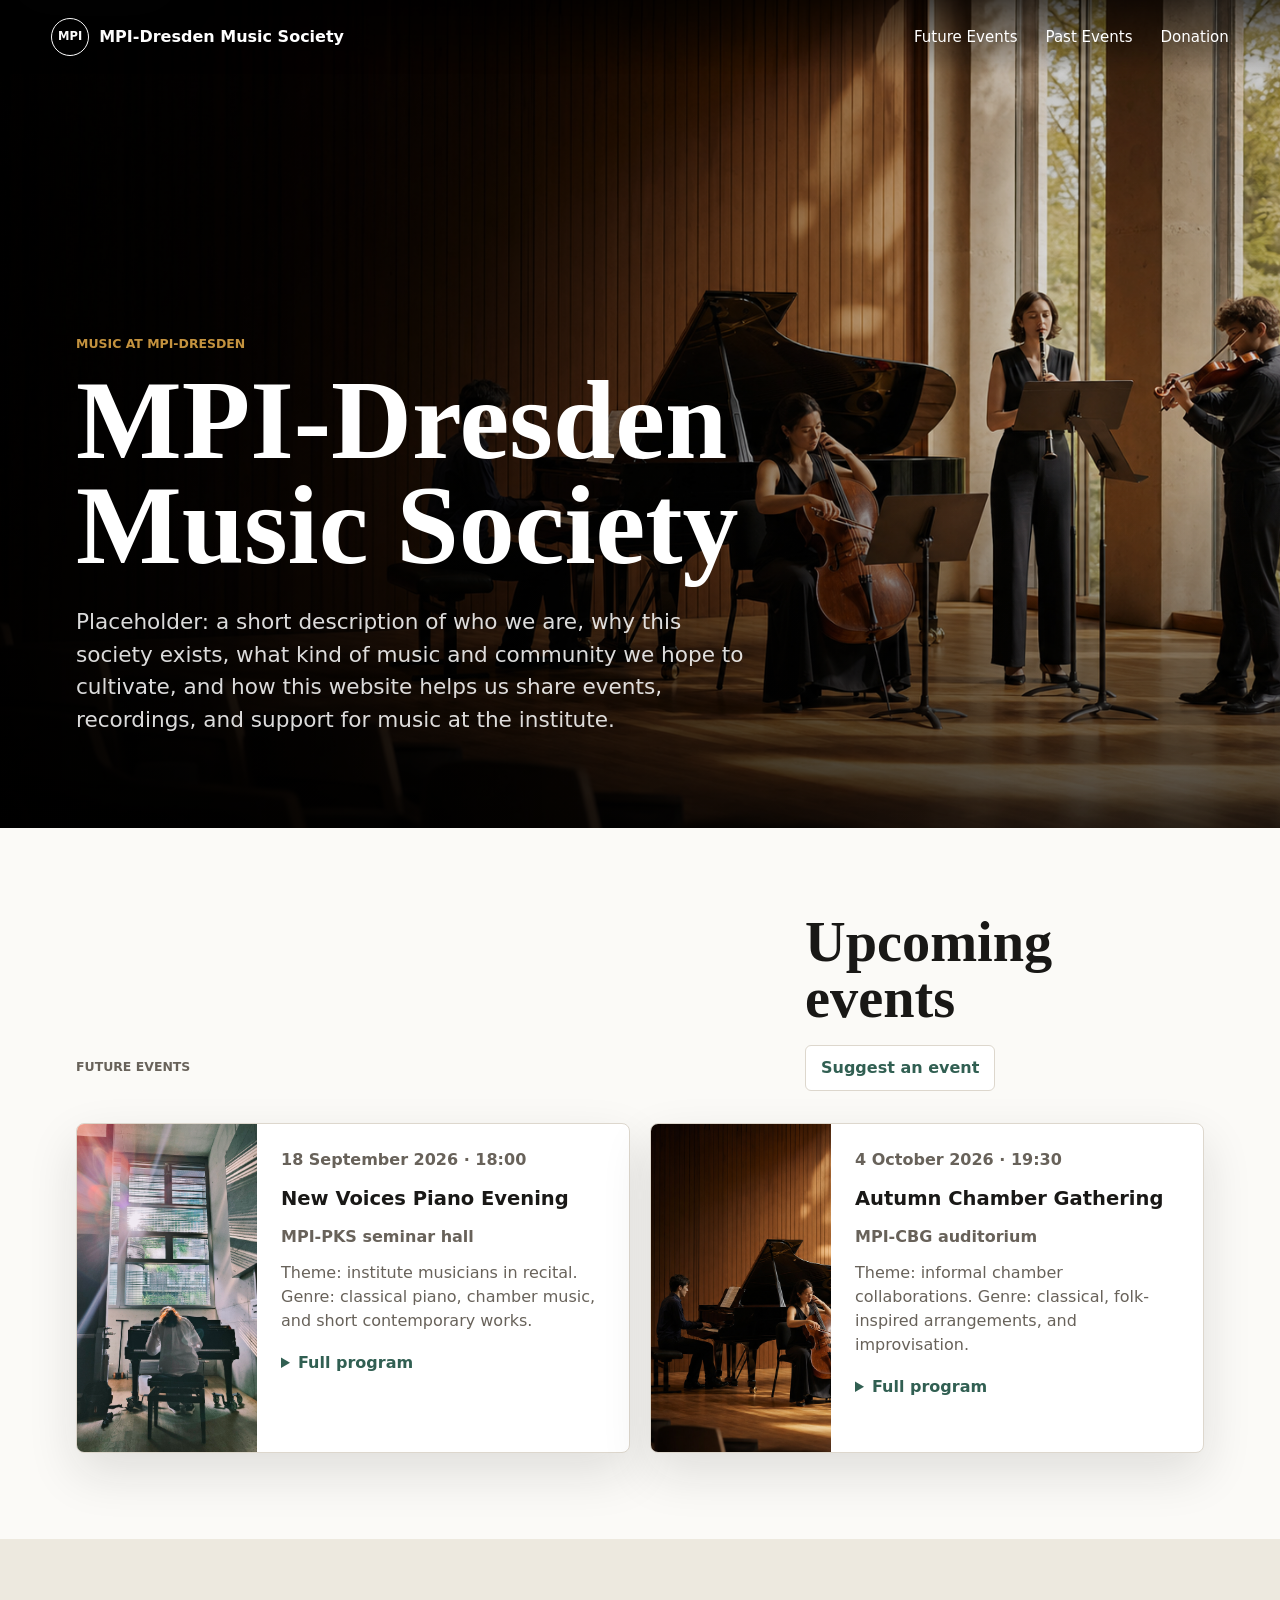
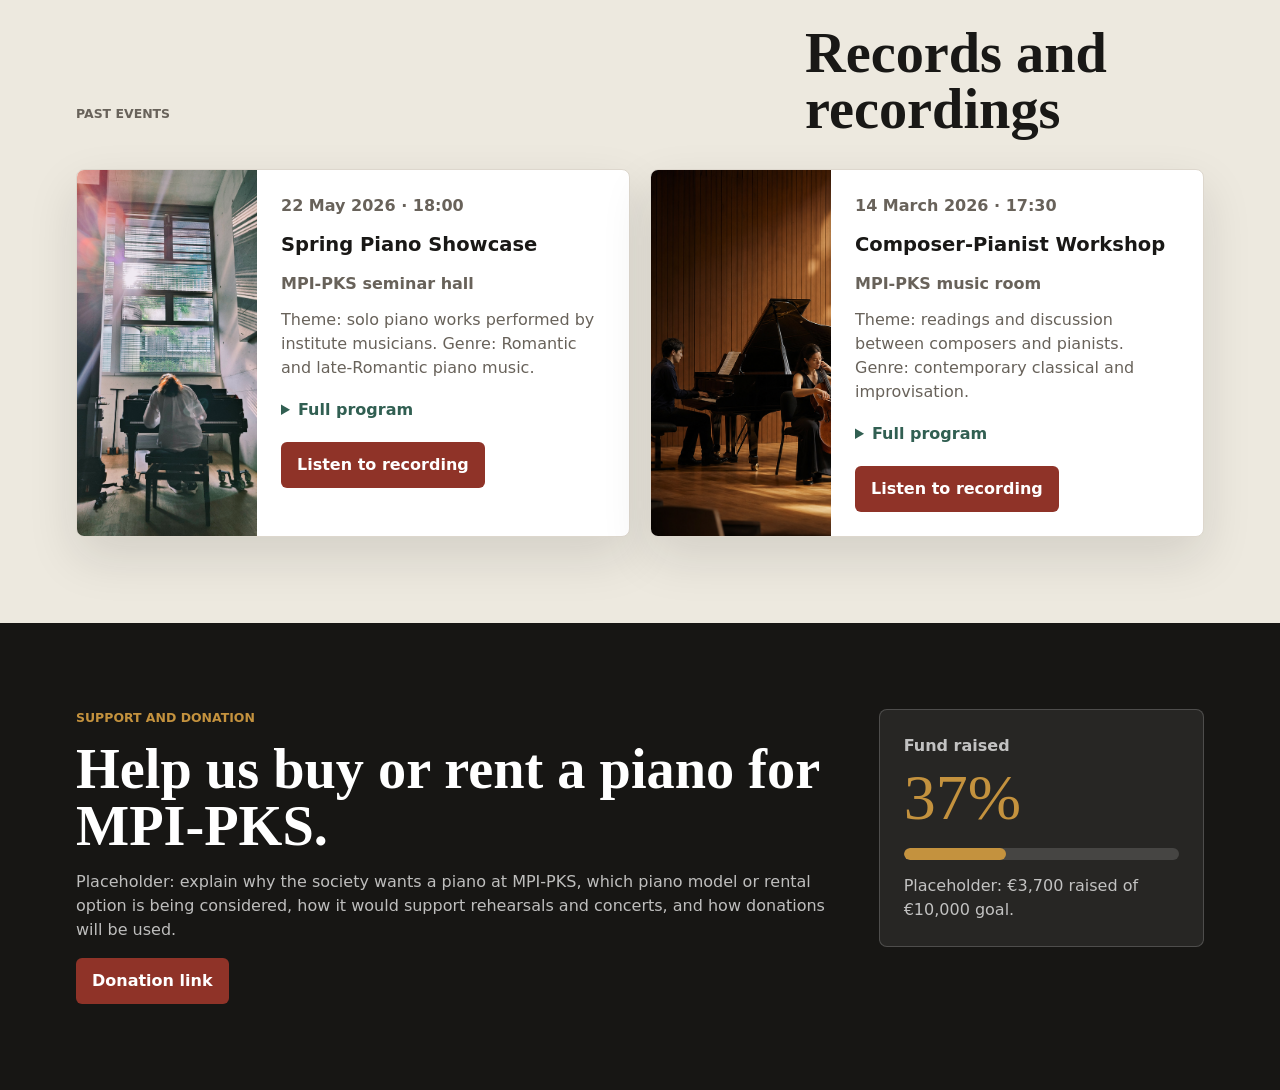
==== commit 5c38375a: "Restore rich design for concise sections" ====
--- a/index.html
+++ b/index.html
@@ -52,8 +52,10 @@
     </header>
 
     <main id="main-content">
-      <section class="hero section" aria-labelledby="site-title">
-        <div class="hero-copy">
+      <section class="hero" aria-labelledby="site-title">
+        <img class="hero-image" src="assets/hero-musicians.png" alt="Musicians performing together in a recital hall">
+        <div class="hero-shade" aria-hidden="true"></div>
+        <div class="hero-content">
           <p class="eyebrow">Music at MPI-Dresden</p>
           <h1 id="site-title">MPI-Dresden Music Society</h1>
           <p>
--- a/styles.css
+++ b/styles.css
@@ -1,14 +1,15 @@
 :root {
-  --ink: #171512;
-  --paper: #fbfaf6;
-  --muted: #6f675f;
-  --line: #ded7cc;
+  --ink: #191816;
+  --paper: #fbfaf7;
+  --muted: #68625a;
+  --line: #ddd7cd;
   --panel: #ffffff;
   --accent: #8f3328;
+  --accent-strong: #6d241d;
   --gold: #c4923e;
   --green: #315f52;
   --focus: #f0c85a;
-  --shadow: 0 18px 44px rgba(23, 21, 18, 0.1);
+  --shadow: 0 20px 50px rgba(25, 24, 22, 0.12);
 }
 
 * {
@@ -21,8 +22,8 @@
 
 body {
   margin: 0;
+  background: var(--paper);
   color: var(--ink);
-  background: var(--paper);
   font-family: Inter, ui-sans-serif, system-ui, -apple-system, BlinkMacSystemFont, "Segoe UI", sans-serif;
   line-height: 1.5;
 }
@@ -62,24 +63,25 @@
 }
 
 .site-header {
-  position: sticky;
+  position: fixed;
   z-index: 10;
   top: 0;
+  left: 0;
+  right: 0;
   display: flex;
   align-items: center;
   justify-content: space-between;
-  gap: 20px;
-  padding: 16px clamp(18px, 5vw, 64px);
-  border-bottom: 1px solid rgba(222, 215, 204, 0.78);
-  background: rgba(251, 250, 246, 0.92);
-  backdrop-filter: blur(16px);
+  gap: 24px;
+  padding: 18px clamp(18px, 4vw, 56px);
+  color: #fff;
+  background: linear-gradient(180deg, rgba(0, 0, 0, 0.64), rgba(0, 0, 0, 0));
 }
 
 .brand {
   display: inline-flex;
   align-items: center;
   gap: 10px;
-  font-weight: 820;
+  font-weight: 760;
 }
 
 .brand-mark {
@@ -87,42 +89,66 @@
   place-items: center;
   width: 38px;
   height: 38px;
+  border: 1px solid currentColor;
   border-radius: 50%;
-  color: #fff;
-  background: var(--ink);
   font-size: 0.72rem;
 }
 
 .nav-links {
   display: flex;
+  align-items: center;
+  justify-content: flex-end;
   flex-wrap: wrap;
-  justify-content: flex-end;
-  gap: 16px;
-  color: var(--muted);
+  gap: clamp(14px, 3vw, 28px);
   font-size: 0.94rem;
-  font-weight: 720;
-}
-
-.section {
-  padding: clamp(56px, 8vw, 92px) clamp(18px, 5vw, 64px);
+}
+
+.nav-links a {
+  display: inline-flex;
+  align-items: center;
+  min-height: 32px;
 }
 
 .hero {
-  min-height: 58svh;
+  position: relative;
+  min-height: 92svh;
   display: grid;
   align-items: end;
-  border-bottom: 1px solid var(--line);
-}
-
-.hero-copy {
+  overflow: hidden;
+  color: #fff;
+}
+
+.hero-image,
+.hero-shade {
+  position: absolute;
+  inset: 0;
+  width: 100%;
+  height: 100%;
+}
+
+.hero-image {
+  object-fit: cover;
+  object-position: center;
+}
+
+.hero-shade {
+  background:
+    linear-gradient(90deg, rgba(0, 0, 0, 0.78) 0%, rgba(0, 0, 0, 0.54) 38%, rgba(0, 0, 0, 0.12) 82%),
+    linear-gradient(0deg, rgba(0, 0, 0, 0.66) 0%, rgba(0, 0, 0, 0) 46%);
+}
+
+.hero-content {
+  position: relative;
   max-width: 900px;
+  padding: 140px clamp(20px, 6vw, 76px) 92px;
 }
 
 .eyebrow {
-  margin: 0 0 12px;
-  color: var(--accent);
+  margin: 0 0 14px;
+  color: var(--gold);
   font-size: 0.78rem;
-  font-weight: 850;
+  font-weight: 800;
+  letter-spacing: 0;
   text-transform: uppercase;
 }
 
@@ -134,18 +160,19 @@
 }
 
 h1 {
-  max-width: 800px;
+  max-width: 820px;
   margin: 0;
   font-family: Georgia, "Times New Roman", serif;
-  font-size: clamp(3.4rem, 8vw, 7.8rem);
-  line-height: 0.92;
+  font-size: 7rem;
+  line-height: 0.94;
   letter-spacing: 0;
 }
 
 h2 {
+  max-width: 900px;
   margin: 0;
   font-family: Georgia, "Times New Roman", serif;
-  font-size: clamp(2rem, 4.5vw, 4.3rem);
+  font-size: clamp(2rem, 4.4vw, 4.2rem);
   line-height: 1;
   letter-spacing: 0;
 }
@@ -155,29 +182,34 @@
   font-size: 1.22rem;
 }
 
-.hero p:not(.eyebrow),
+.hero-content p:not(.eyebrow) {
+  max-width: 680px;
+  margin: 28px 0 0;
+  color: rgba(255, 255, 255, 0.86);
+  font-size: clamp(1.05rem, 2vw, 1.35rem);
+}
+
+.section {
+  padding: 86px clamp(20px, 6vw, 76px);
+}
+
+.section-heading {
+  display: grid;
+  grid-template-columns: minmax(0, 1fr) minmax(300px, 0.6fr);
+  gap: clamp(24px, 5vw, 64px);
+  align-items: end;
+  margin-bottom: 32px;
+}
+
 .section-heading > p,
 .event-content p,
-.support-layout p {
+.fund-detail {
   color: var(--muted);
 }
 
-.hero p:not(.eyebrow) {
-  max-width: 720px;
-  margin: 24px 0 0;
-  font-size: 1.18rem;
-}
-
-.section-heading {
-  max-width: 980px;
-  margin-bottom: 28px;
-}
-
 .heading-row {
-  display: flex;
-  align-items: end;
-  justify-content: space-between;
-  gap: 20px;
+  display: grid;
+  gap: 18px;
 }
 
 .ghost-button,
@@ -186,8 +218,9 @@
   display: inline-flex;
   align-items: center;
   justify-content: center;
-  min-height: 42px;
-  padding: 10px 14px;
+  min-height: 44px;
+  width: fit-content;
+  padding: 10px 15px;
   border-radius: 6px;
   font-weight: 780;
   cursor: pointer;
@@ -201,8 +234,14 @@
 
 .button.primary,
 .recording-link {
+  border: 1px solid transparent;
   color: #fff;
   background: var(--accent);
+}
+
+.button.primary:hover,
+.recording-link:hover {
+  background: var(--accent-strong);
 }
 
 .button.secondary {
@@ -213,9 +252,11 @@
 
 .suggestion-note {
   margin: 18px 0 0;
-  padding: 14px 16px;
+  padding: 16px 18px;
   border-left: 3px solid var(--gold);
+  color: var(--muted);
   background: #fff;
+  box-shadow: var(--shadow);
 }
 
 .event-grid {
@@ -226,8 +267,8 @@
 
 .event-card {
   display: grid;
-  grid-template-columns: minmax(170px, 0.42fr) minmax(0, 1fr);
-  min-height: 310px;
+  grid-template-columns: minmax(180px, 0.42fr) minmax(0, 1fr);
+  min-height: 330px;
   overflow: hidden;
   border: 1px solid var(--line);
   border-radius: 8px;
@@ -238,7 +279,7 @@
 .event-card img {
   width: 100%;
   height: 100%;
-  min-height: 260px;
+  min-height: 280px;
   object-fit: cover;
 }
 
@@ -246,7 +287,7 @@
   display: grid;
   align-content: start;
   gap: 12px;
-  padding: 22px;
+  padding: 24px;
 }
 
 .event-date,
@@ -283,38 +324,42 @@
   color: var(--muted);
 }
 
-.recording-link {
-  width: fit-content;
-  margin-top: 6px;
-}
-
 .muted-section {
   background: #ede9df;
 }
 
+.recording-link {
+  margin-top: 8px;
+}
+
 .support-section {
   color: #fff;
-  background: var(--ink);
-}
-
-.support-section .eyebrow,
-.support-section h2 {
+  background: #171614;
+}
+
+.support-section .eyebrow {
+  color: var(--gold);
+}
+
+.support-section h2,
+.support-section .section-heading > p {
   color: #fff;
 }
 
+.support-section .section-heading > p,
+.support-section p:not(.eyebrow):not(.fund-percent) {
+  color: rgba(255, 255, 255, 0.72);
+}
+
 .support-layout {
   display: grid;
-  grid-template-columns: minmax(0, 1fr) minmax(260px, 0.42fr);
+  grid-template-columns: minmax(0, 1fr) minmax(280px, 0.42fr);
   gap: 28px;
   align-items: start;
 }
 
 .support-layout > div:first-child {
-  max-width: 800px;
-}
-
-.support-layout p {
-  max-width: 680px;
+  max-width: 820px;
 }
 
 .fund-card {
@@ -376,30 +421,90 @@
   margin-bottom: 48px;
 }
 
+.error-shell h1 {
+  color: var(--ink);
+  font-size: clamp(3rem, 8vw, 6.4rem);
+}
+
+.error-shell p:not(.eyebrow) {
+  max-width: 560px;
+  color: var(--muted);
+  font-size: 1.08rem;
+}
+
+.hero-actions {
+  display: flex;
+  flex-wrap: wrap;
+  gap: 12px;
+  margin-top: 34px;
+}
+
 @media (max-width: 900px) {
   .site-header {
+    position: absolute;
     align-items: flex-start;
     flex-direction: column;
+    gap: 12px;
+    padding-bottom: 26px;
   }
 
   .nav-links {
+    width: 100%;
     justify-content: flex-start;
-  }
-
-  .heading-row,
+    gap: 8px;
+    font-size: 0.88rem;
+  }
+
+  .nav-links a {
+    min-height: 34px;
+    padding: 6px 10px;
+    border: 1px solid rgba(255, 255, 255, 0.34);
+    border-radius: 999px;
+    background: rgba(0, 0, 0, 0.16);
+  }
+
+  .hero {
+    min-height: 88svh;
+  }
+
+  .hero-image {
+    object-position: 64% center;
+  }
+
+  .hero-content {
+    padding-bottom: 56px;
+  }
+
+  h1 {
+    max-width: 680px;
+    font-size: 4.6rem;
+    line-height: 0.96;
+  }
+
+  .section-heading,
   .support-layout,
   .event-grid,
   .event-card {
     grid-template-columns: 1fr;
   }
-
-  .heading-row {
-    align-items: flex-start;
+}
+
+@media (max-width: 560px) {
+  .hero-actions {
     flex-direction: column;
   }
-}
-
-@media (max-width: 560px) {
+
+  .button,
+  .ghost-button,
+  .recording-link {
+    width: 100%;
+  }
+
+  h1 {
+    font-size: 3.35rem;
+    line-height: 1;
+  }
+
   .section {
     padding-left: 18px;
     padding-right: 18px;
@@ -408,10 +513,4 @@
   .event-card img {
     min-height: 220px;
   }
-
-  .ghost-button,
-  .button,
-  .recording-link {
-    width: 100%;
-  }
-}
+}
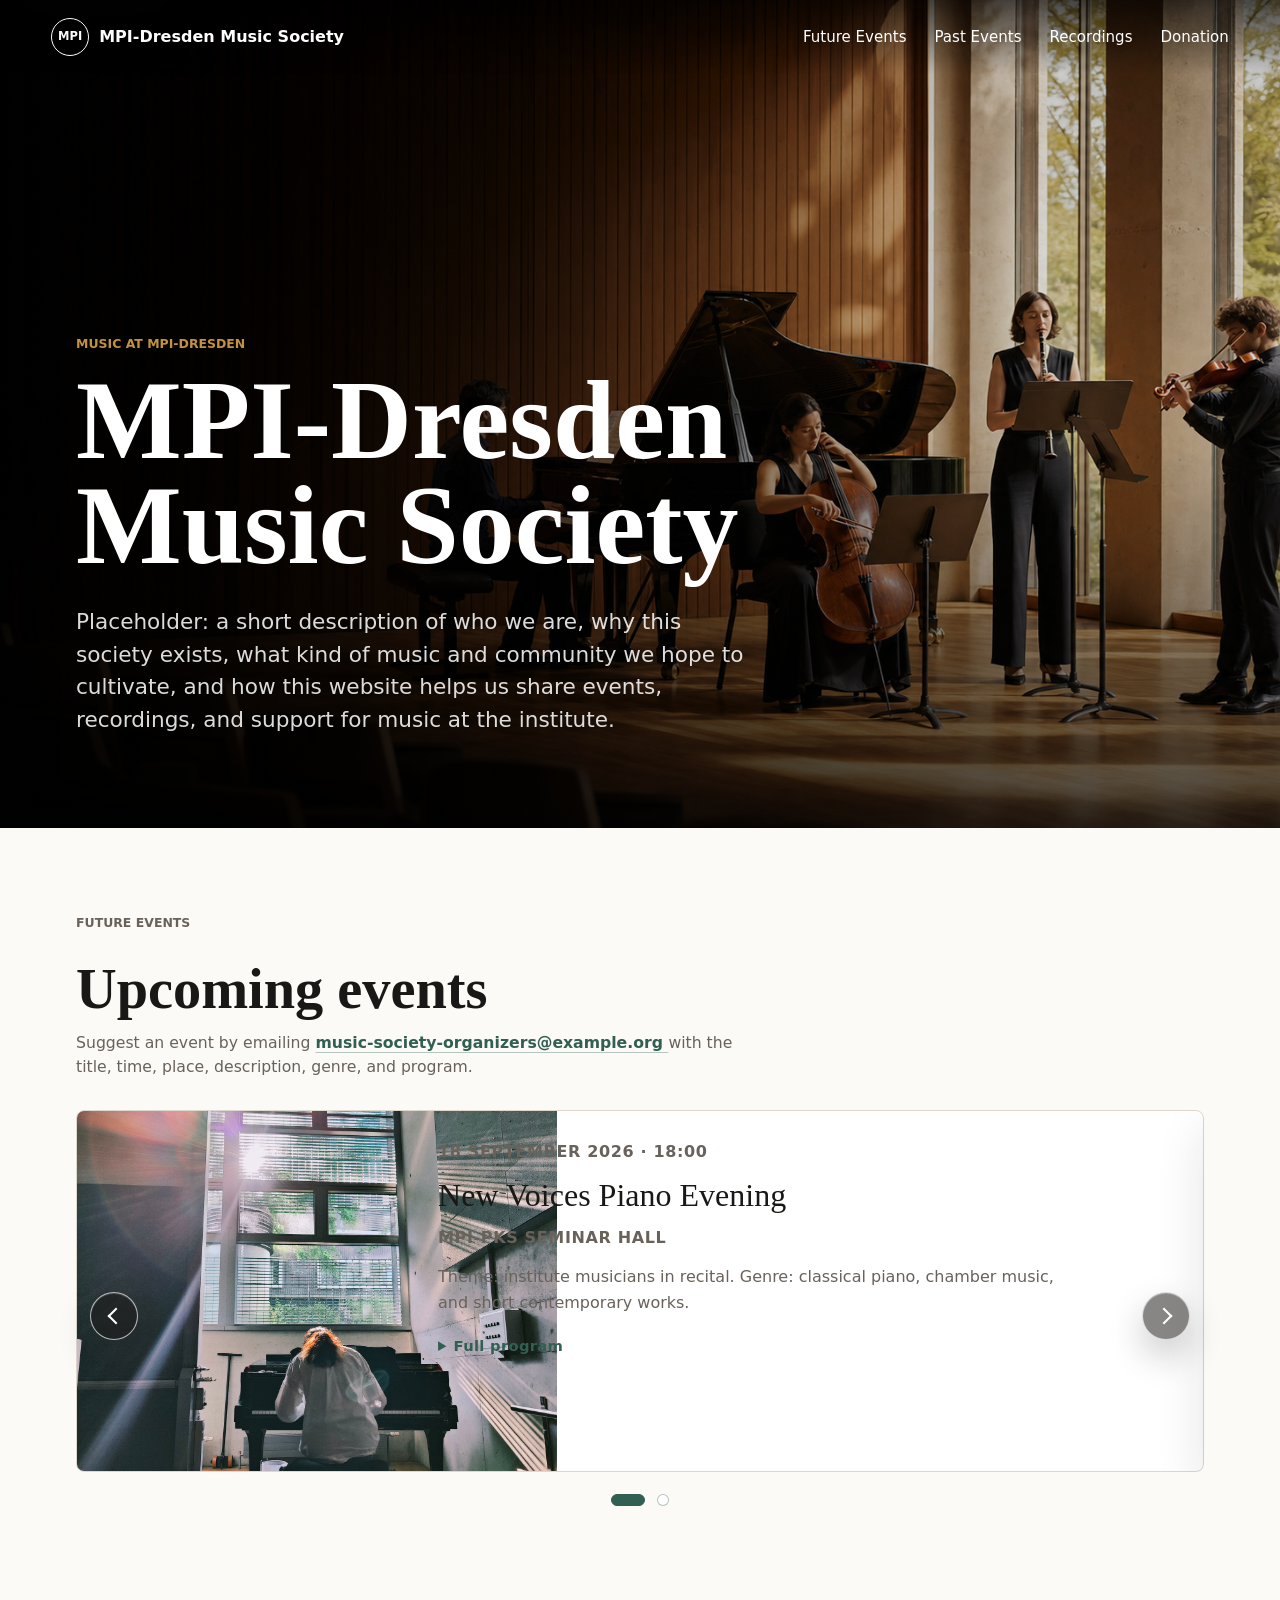
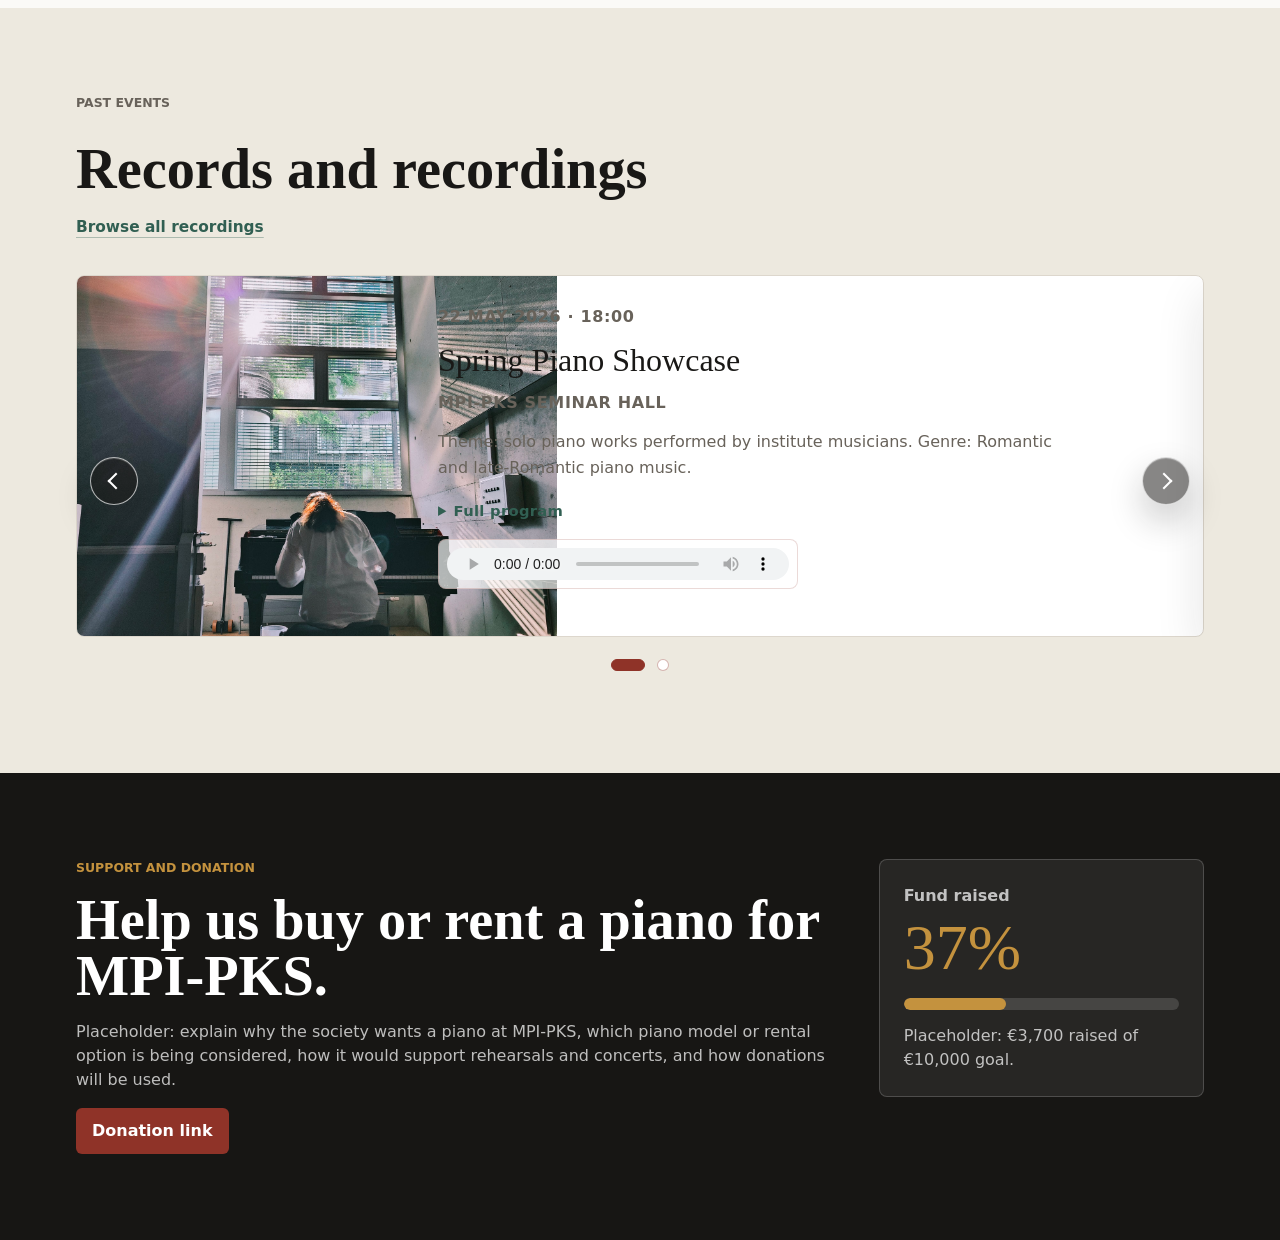
==== commit cbcbf211: "Add event slideshows" ====
--- a/index.html
+++ b/index.html
@@ -26,7 +26,7 @@
     <title>MPI-Dresden Music Society</title>
     <link rel="icon" href="assets/favicon.svg" type="image/svg+xml">
     <link rel="manifest" href="site.webmanifest">
-    <link rel="stylesheet" href="styles.css">
+    <link rel="stylesheet" href="styles.css?v=10">
     <script type="application/ld+json">
       {
         "@context": "https://schema.org",
@@ -47,6 +47,7 @@
       <nav class="nav-links" aria-label="Site sections">
         <a href="#future-events">Future Events</a>
         <a href="#past-events">Past Events</a>
+        <a href="recordings.html">Recordings</a>
         <a href="#support">Donation</a>
       </nav>
     </header>
@@ -69,49 +70,67 @@
           <p class="eyebrow">Future events</p>
           <div class="heading-row">
             <h2 id="future-title">Upcoming events</h2>
-            <button class="ghost-button" type="button" data-suggest-event>Suggest an event</button>
-          </div>
-          <p class="suggestion-note" id="suggestion-note" hidden>
-            Thank you. Please send the event title, time, place, short description, genre, and program to the society organizers.
+          </div>
+          <p class="suggestion-contact">
+            Suggest an event by emailing
+            <a class="email-link" href="mailto:music-society-organizers@example.org">
+              music-society-organizers@example.org
+            </a>
+            with the title, time, place, description, genre, and program.
           </p>
         </div>
 
-        <div class="event-grid">
-          <article class="event-card">
-            <img src="assets/Photos/Qianyu_cover.jpg" alt="Album cover for an upcoming piano event">
-            <div class="event-content">
-              <p class="event-date">18 September 2026 · 18:00</p>
-              <h3>New Voices Piano Evening</h3>
-              <p class="event-place">MPI-PKS seminar hall</p>
-              <p>Theme: institute musicians in recital. Genre: classical piano, chamber music, and short contemporary works.</p>
-              <details>
-                <summary>Full program</summary>
-                <ul>
-                  <li>Placeholder: opening work</li>
-                  <li>Placeholder: main recital work</li>
-                  <li>Placeholder: ensemble or encore</li>
-                </ul>
-              </details>
+        <div class="event-slideshow" data-slideshow aria-label="Upcoming event slideshow">
+          <div class="event-viewport">
+            <div class="event-track">
+              <article class="event-card">
+                <figure class="event-media">
+                  <img src="assets/Photos/Qianyu_cover.jpg" alt="Album cover for an upcoming piano event">
+                </figure>
+                <div class="event-content">
+                  <p class="event-date">18 September 2026 · 18:00</p>
+                  <h3>New Voices Piano Evening</h3>
+                  <p class="event-place">MPI-PKS seminar hall</p>
+                  <p>Theme: institute musicians in recital. Genre: classical piano, chamber music, and short contemporary works.</p>
+                  <details>
+                    <summary>Full program</summary>
+                    <ul>
+                      <li>Placeholder: opening work</li>
+                      <li>Placeholder: main recital work</li>
+                      <li>Placeholder: ensemble or encore</li>
+                    </ul>
+                  </details>
+                </div>
+              </article>
+
+              <article class="event-card">
+                <figure class="event-media">
+                  <img src="assets/hero-musicians.png" alt="Musicians performing in a recital hall">
+                </figure>
+                <div class="event-content">
+                  <p class="event-date">4 October 2026 · 19:30</p>
+                  <h3>Autumn Chamber Gathering</h3>
+                  <p class="event-place">MPI-CBG auditorium</p>
+                  <p>Theme: informal chamber collaborations. Genre: classical, folk-inspired arrangements, and improvisation.</p>
+                  <details>
+                    <summary>Full program</summary>
+                    <ul>
+                      <li>Placeholder: duet or trio</li>
+                      <li>Placeholder: guest performance</li>
+                      <li>Placeholder: audience discussion</li>
+                    </ul>
+                  </details>
+                </div>
+              </article>
             </div>
-          </article>
-
-          <article class="event-card">
-            <img src="assets/hero-musicians.png" alt="Musicians performing in a recital hall">
-            <div class="event-content">
-              <p class="event-date">4 October 2026 · 19:30</p>
-              <h3>Autumn Chamber Gathering</h3>
-              <p class="event-place">MPI-CBG auditorium</p>
-              <p>Theme: informal chamber collaborations. Genre: classical, folk-inspired arrangements, and improvisation.</p>
-              <details>
-                <summary>Full program</summary>
-                <ul>
-                  <li>Placeholder: duet or trio</li>
-                  <li>Placeholder: guest performance</li>
-                  <li>Placeholder: audience discussion</li>
-                </ul>
-              </details>
-            </div>
-          </article>
+          </div>
+          <button class="slide-arrow slide-arrow-prev" type="button" data-slide-prev aria-label="Previous upcoming event">
+            <span aria-hidden="true">&lt;</span>
+          </button>
+          <button class="slide-arrow slide-arrow-next" type="button" data-slide-next aria-label="Next upcoming event">
+            <span aria-hidden="true">&gt;</span>
+          </button>
+          <div class="slideshow-dots" aria-label="Upcoming event slide controls"></div>
         </div>
       </section>
 
@@ -119,46 +138,72 @@
         <div class="section-heading">
           <p class="eyebrow">Past events</p>
           <h2 id="past-title">Records and recordings</h2>
-        </div>
-
-        <div class="event-grid">
-          <article class="event-card">
-            <img src="assets/Photos/Qianyu_cover.jpg" alt="Album cover for a past piano event">
-            <div class="event-content">
-              <p class="event-date">22 May 2026 · 18:00</p>
-              <h3>Spring Piano Showcase</h3>
-              <p class="event-place">MPI-PKS seminar hall</p>
-              <p>Theme: solo piano works performed by institute musicians. Genre: Romantic and late-Romantic piano music.</p>
-              <details>
-                <summary>Full program</summary>
-                <ul>
-                  <li>Placeholder: recital opening</li>
-                  <li>Placeholder: featured piano work</li>
-                  <li>Placeholder: closing piece</li>
-                </ul>
-              </details>
-              <a class="recording-link" href="assets/Records/Nocturne.AAC">Listen to recording</a>
+          <a class="text-link" href="recordings.html">Browse all recordings</a>
+        </div>
+
+        <div class="event-slideshow" data-slideshow aria-label="Past event slideshow">
+          <div class="event-viewport">
+            <div class="event-track">
+              <article class="event-card">
+                <figure class="event-media">
+                  <img src="assets/Photos/Qianyu_cover.jpg" alt="Album cover for a past piano event">
+                </figure>
+                <div class="event-content">
+                  <p class="event-date">22 May 2026 · 18:00</p>
+                  <h3>Spring Piano Showcase</h3>
+                  <p class="event-place">MPI-PKS seminar hall</p>
+                  <p>Theme: solo piano works performed by institute musicians. Genre: Romantic and late-Romantic piano music.</p>
+                  <details>
+                    <summary>Full program</summary>
+                    <ul>
+                      <li>Placeholder: recital opening</li>
+                      <li>Placeholder: featured piano work</li>
+                      <li>Placeholder: closing piece</li>
+                    </ul>
+                  </details>
+                  <div class="recording-player">
+                    <audio controls preload="metadata" aria-label="Play Nocturne recording">
+                      <source src="assets/Records/Nocturne.AAC" type="audio/aac">
+                      Your browser does not support the audio player.
+                    </audio>
+                  </div>
+                </div>
+              </article>
+
+              <article class="event-card">
+                <figure class="event-media">
+                  <img src="assets/hero-musicians.png" alt="Musicians performing in a recital hall">
+                </figure>
+                <div class="event-content">
+                  <p class="event-date">14 March 2026 · 17:30</p>
+                  <h3>Composer-Pianist Workshop</h3>
+                  <p class="event-place">MPI-PKS music room</p>
+                  <p>Theme: readings and discussion between composers and pianists. Genre: contemporary classical and improvisation.</p>
+                  <details>
+                    <summary>Full program</summary>
+                    <ul>
+                      <li>Placeholder: composer presentation</li>
+                      <li>Placeholder: piano reading</li>
+                      <li>Placeholder: discussion</li>
+                    </ul>
+                  </details>
+                  <div class="recording-player">
+                    <audio controls preload="metadata" aria-label="Play Ballade No. 2 encore recording">
+                      <source src="assets/Records/Ballade%20No.%202%20(Encore).AAC" type="audio/aac">
+                      Your browser does not support the audio player.
+                    </audio>
+                  </div>
+                </div>
+              </article>
             </div>
-          </article>
-
-          <article class="event-card">
-            <img src="assets/hero-musicians.png" alt="Musicians performing in a recital hall">
-            <div class="event-content">
-              <p class="event-date">14 March 2026 · 17:30</p>
-              <h3>Composer-Pianist Workshop</h3>
-              <p class="event-place">MPI-PKS music room</p>
-              <p>Theme: readings and discussion between composers and pianists. Genre: contemporary classical and improvisation.</p>
-              <details>
-                <summary>Full program</summary>
-                <ul>
-                  <li>Placeholder: composer presentation</li>
-                  <li>Placeholder: piano reading</li>
-                  <li>Placeholder: discussion</li>
-                </ul>
-              </details>
-              <a class="recording-link" href="assets/Records/Ballade%20No.%202%20(Encore).AAC">Listen to recording</a>
-            </div>
-          </article>
+          </div>
+          <button class="slide-arrow slide-arrow-prev" type="button" data-slide-prev aria-label="Previous past event">
+            <span aria-hidden="true">&lt;</span>
+          </button>
+          <button class="slide-arrow slide-arrow-next" type="button" data-slide-next aria-label="Next past event">
+            <span aria-hidden="true">&gt;</span>
+          </button>
+          <div class="slideshow-dots" aria-label="Past event slide controls"></div>
         </div>
       </section>
 
@@ -184,6 +229,6 @@
       </section>
     </main>
 
-    <script src="script.js"></script>
+    <script src="script.js?v=10"></script>
   </body>
 </html>
--- a/styles.css
+++ b/styles.css
@@ -194,10 +194,11 @@
 }
 
 .section-heading {
-  display: grid;
-  grid-template-columns: minmax(0, 1fr) minmax(300px, 0.6fr);
-  gap: clamp(24px, 5vw, 64px);
-  align-items: end;
+  display: flex;
+  flex-direction: column;
+  align-items: flex-start;
+  gap: 14px;
+  max-width: 920px;
   margin-bottom: 32px;
 }
 
@@ -208,13 +209,15 @@
 }
 
 .heading-row {
-  display: grid;
+  display: flex;
+  align-items: end;
+  justify-content: space-between;
+  flex-wrap: wrap;
   gap: 18px;
-}
-
-.ghost-button,
-.button,
-.recording-link {
+  width: 100%;
+}
+
+.button {
   display: inline-flex;
   align-items: center;
   justify-content: center;
@@ -226,21 +229,13 @@
   cursor: pointer;
 }
 
-.ghost-button {
-  border: 1px solid var(--line);
-  color: var(--green);
-  background: #fff;
-}
-
-.button.primary,
-.recording-link {
+.button.primary {
   border: 1px solid transparent;
   color: #fff;
   background: var(--accent);
 }
 
-.button.primary:hover,
-.recording-link:hover {
+.button.primary:hover {
   background: var(--accent-strong);
 }
 
@@ -250,25 +245,64 @@
   background: #fff;
 }
 
-.suggestion-note {
-  margin: 18px 0 0;
-  padding: 16px 18px;
-  border-left: 3px solid var(--gold);
+.suggestion-contact {
+  max-width: 680px;
+  margin: 0;
   color: var(--muted);
-  background: #fff;
-  box-shadow: var(--shadow);
-}
-
-.event-grid {
-  display: grid;
-  grid-template-columns: repeat(2, minmax(0, 1fr));
-  gap: 20px;
+  font-size: 0.98rem;
+}
+
+.email-link {
+  color: var(--green);
+  font-weight: 820;
+  text-decoration: underline;
+  text-decoration-color: rgba(49, 95, 82, 0.34);
+  text-underline-offset: 4px;
+}
+
+.email-link:hover {
+  color: var(--accent);
+  text-decoration-color: currentColor;
+}
+
+.text-link {
+  display: inline-flex;
+  align-items: center;
+  min-height: 32px;
+  color: var(--green);
+  font-size: 0.96rem;
+  font-weight: 820;
+  text-decoration: underline;
+  text-decoration-color: rgba(49, 95, 82, 0.34);
+  text-underline-offset: 5px;
+}
+
+.text-link:hover {
+  color: var(--accent);
+  text-decoration-color: currentColor;
+}
+
+.event-slideshow {
+  position: relative;
+}
+
+.event-viewport {
+  overflow: hidden;
+  border-radius: 8px;
+}
+
+.event-track {
+  display: flex;
+  transition: transform 620ms ease;
+  will-change: transform;
 }
 
 .event-card {
-  display: grid;
-  grid-template-columns: minmax(180px, 0.42fr) minmax(0, 1fr);
-  min-height: 330px;
+  flex: 0 0 100%;
+  width: 100%;
+  display: grid;
+  grid-template-columns: minmax(300px, 0.42fr) minmax(0, 1fr);
+  min-height: 360px;
   overflow: hidden;
   border: 1px solid var(--line);
   border-radius: 8px;
@@ -276,24 +310,46 @@
   box-shadow: var(--shadow);
 }
 
-.event-card img {
+.event-media {
+  aspect-ratio: 4 / 3;
+  min-height: 360px;
+  margin: 0;
+  overflow: hidden;
+  background: #1d1b18;
+}
+
+.event-media img {
   width: 100%;
   height: 100%;
-  min-height: 280px;
+  display: block;
   object-fit: cover;
+  object-position: center;
 }
 
 .event-content {
   display: grid;
   align-content: start;
-  gap: 12px;
-  padding: 24px;
+  gap: 13px;
+  padding: 28px;
+  font-family: Inter, ui-sans-serif, system-ui, -apple-system, BlinkMacSystemFont, "Segoe UI", sans-serif;
+}
+
+.event-content h3 {
+  max-width: 620px;
+  color: var(--ink);
+  font-family: Georgia, "Times New Roman", serif;
+  font-size: 2rem;
+  font-weight: 520;
+  line-height: 1.08;
 }
 
 .event-date,
 .event-place {
   margin: 0;
-  font-weight: 780;
+  font-size: 0.78rem;
+  font-weight: 820;
+  letter-spacing: 0.04em;
+  text-transform: uppercase;
 }
 
 .event-date {
@@ -306,6 +362,9 @@
 
 .event-content p {
   margin: 0;
+  max-width: 640px;
+  font-size: 1rem;
+  line-height: 1.62;
 }
 
 details {
@@ -314,7 +373,9 @@
 
 summary {
   color: var(--green);
+  font-size: 0.92rem;
   font-weight: 820;
+  letter-spacing: 0.02em;
   cursor: pointer;
 }
 
@@ -324,12 +385,216 @@
   color: var(--muted);
 }
 
+.slideshow-dots {
+  display: flex;
+  justify-content: center;
+  gap: 12px;
+  min-height: 28px;
+  margin-top: 22px;
+}
+
+.slide-dot {
+  width: 12px;
+  height: 12px;
+  padding: 0;
+  border: 1px solid rgba(49, 95, 82, 0.36);
+  border-radius: 999px;
+  background: #fff;
+  cursor: pointer;
+  transition:
+    width 220ms ease,
+    background 220ms ease;
+}
+
+.slide-dot.is-active {
+  width: 34px;
+  border-color: var(--green);
+  background: var(--green);
+}
+
+.muted-section .slide-dot {
+  border-color: rgba(143, 51, 40, 0.36);
+  background: #fff;
+}
+
+.muted-section .slide-dot.is-active {
+  border-color: var(--accent);
+  background: var(--accent);
+}
+
+.slide-arrow {
+  position: absolute;
+  top: 50%;
+  z-index: 2;
+  display: grid;
+  place-items: center;
+  width: 48px;
+  height: 48px;
+  padding: 0;
+  border: 1px solid rgba(255, 255, 255, 0.68);
+  border-radius: 999px;
+  color: #fff;
+  background: rgba(25, 24, 22, 0.52);
+  box-shadow:
+    0 16px 34px rgba(25, 24, 22, 0.22),
+    inset 0 1px 0 rgba(255, 255, 255, 0.18);
+  cursor: pointer;
+  transform: translateY(-50%);
+  transition:
+    background 180ms ease,
+    border-color 180ms ease,
+    transform 180ms ease;
+}
+
+.slide-arrow:hover,
+.slide-arrow:focus-visible {
+  color: #fff;
+  border-color: rgba(255, 255, 255, 0.86);
+  background: var(--accent);
+  transform: translateY(-50%) scale(1.04);
+}
+
+.slide-arrow-prev {
+  left: 14px;
+}
+
+.slide-arrow-next {
+  right: 14px;
+}
+
+.slide-arrow span {
+  width: 12px;
+  height: 12px;
+  border-top: 2px solid currentColor;
+  border-right: 2px solid currentColor;
+  font-size: 0;
+  line-height: 0;
+}
+
+.slide-arrow-prev span {
+  transform: translateX(2px) rotate(-135deg);
+}
+
+.slide-arrow-next span {
+  transform: translateX(-2px) rotate(45deg);
+}
+
 .muted-section {
   background: #ede9df;
 }
 
-.recording-link {
-  margin-top: 8px;
+.recording-player {
+  width: min(360px, 100%);
+  margin-top: 4px;
+  padding: 8px;
+  border: 1px solid rgba(143, 51, 40, 0.18);
+  border-radius: 8px;
+  background: rgba(255, 255, 255, 0.68);
+}
+
+.recording-player audio {
+  width: 100%;
+  min-width: 0;
+  height: 32px;
+  display: block;
+}
+
+.recordings-page {
+  min-height: 100svh;
+  background: var(--paper);
+}
+
+.subpage-header {
+  position: static;
+  color: #fff;
+  background: #171614;
+}
+
+.subpage-main {
+  padding: 128px clamp(20px, 6vw, 76px) 86px;
+}
+
+.subpage-main h1 {
+  max-width: 900px;
+  color: var(--ink);
+  font-size: 4.6rem;
+  line-height: 1;
+}
+
+.event-recording-list {
+  display: grid;
+  gap: 22px;
+  max-width: 1040px;
+  margin-top: 34px;
+}
+
+.event-recording-group {
+  display: grid;
+  gap: 20px;
+  padding: 24px;
+  border: 1px solid var(--line);
+  border-radius: 8px;
+  background: #fff;
+  box-shadow: 0 14px 34px rgba(25, 24, 22, 0.08);
+}
+
+.event-recording-header {
+  display: grid;
+  gap: 8px;
+  max-width: 760px;
+}
+
+.event-recording-header h2 {
+  margin-bottom: 10px;
+  font-size: 1.9rem;
+}
+
+.event-recording-header p,
+.recording-track p {
+  margin: 0;
+  color: var(--muted);
+}
+
+.recording-meta {
+  margin-bottom: 8px;
+  color: var(--accent);
+  font-size: 0.78rem;
+  font-weight: 820;
+  letter-spacing: 0.04em;
+  text-transform: uppercase;
+}
+
+.event-recording-tracks {
+  display: grid;
+  gap: 12px;
+}
+
+.recording-track {
+  display: grid;
+  grid-template-columns: minmax(0, 1fr) minmax(260px, 0.42fr);
+  gap: 20px;
+  align-items: center;
+  padding: 16px;
+  border: 1px solid rgba(221, 215, 205, 0.9);
+  border-radius: 8px;
+  background: #fbfaf7;
+}
+
+.track-title {
+  color: var(--ink);
+  font-family: Georgia, "Times New Roman", serif;
+  font-size: 1.22rem;
+  font-weight: 620;
+}
+
+.track-detail {
+  margin-top: 4px;
+  font-size: 0.95rem;
+}
+
+.recording-track audio {
+  width: 100%;
+  min-width: 0;
 }
 
 .support-section {
@@ -481,11 +746,37 @@
     line-height: 0.96;
   }
 
-  .section-heading,
   .support-layout,
-  .event-grid,
   .event-card {
     grid-template-columns: 1fr;
+  }
+
+  .heading-row {
+    align-items: flex-start;
+    flex-direction: column;
+  }
+
+  .recording-track {
+    grid-template-columns: 1fr;
+  }
+
+  .event-card {
+    min-height: 0;
+  }
+
+  .slide-arrow {
+    top: 128px;
+    transform: none;
+  }
+
+  .slide-arrow:hover,
+  .slide-arrow:focus-visible {
+    transform: scale(1.04);
+  }
+
+  .event-media {
+    aspect-ratio: 16 / 10;
+    min-height: 0;
   }
 }
 
@@ -494,9 +785,7 @@
     flex-direction: column;
   }
 
-  .button,
-  .ghost-button,
-  .recording-link {
+  .button {
     width: 100%;
   }
 
@@ -510,7 +799,21 @@
     padding-right: 18px;
   }
 
-  .event-card img {
-    min-height: 220px;
-  }
-}
+  .event-content {
+    padding: 20px;
+  }
+
+  .slide-arrow {
+    top: 104px;
+    width: 40px;
+    height: 40px;
+  }
+
+  .slide-arrow-prev {
+    left: 8px;
+  }
+
+  .slide-arrow-next {
+    right: 8px;
+  }
+}
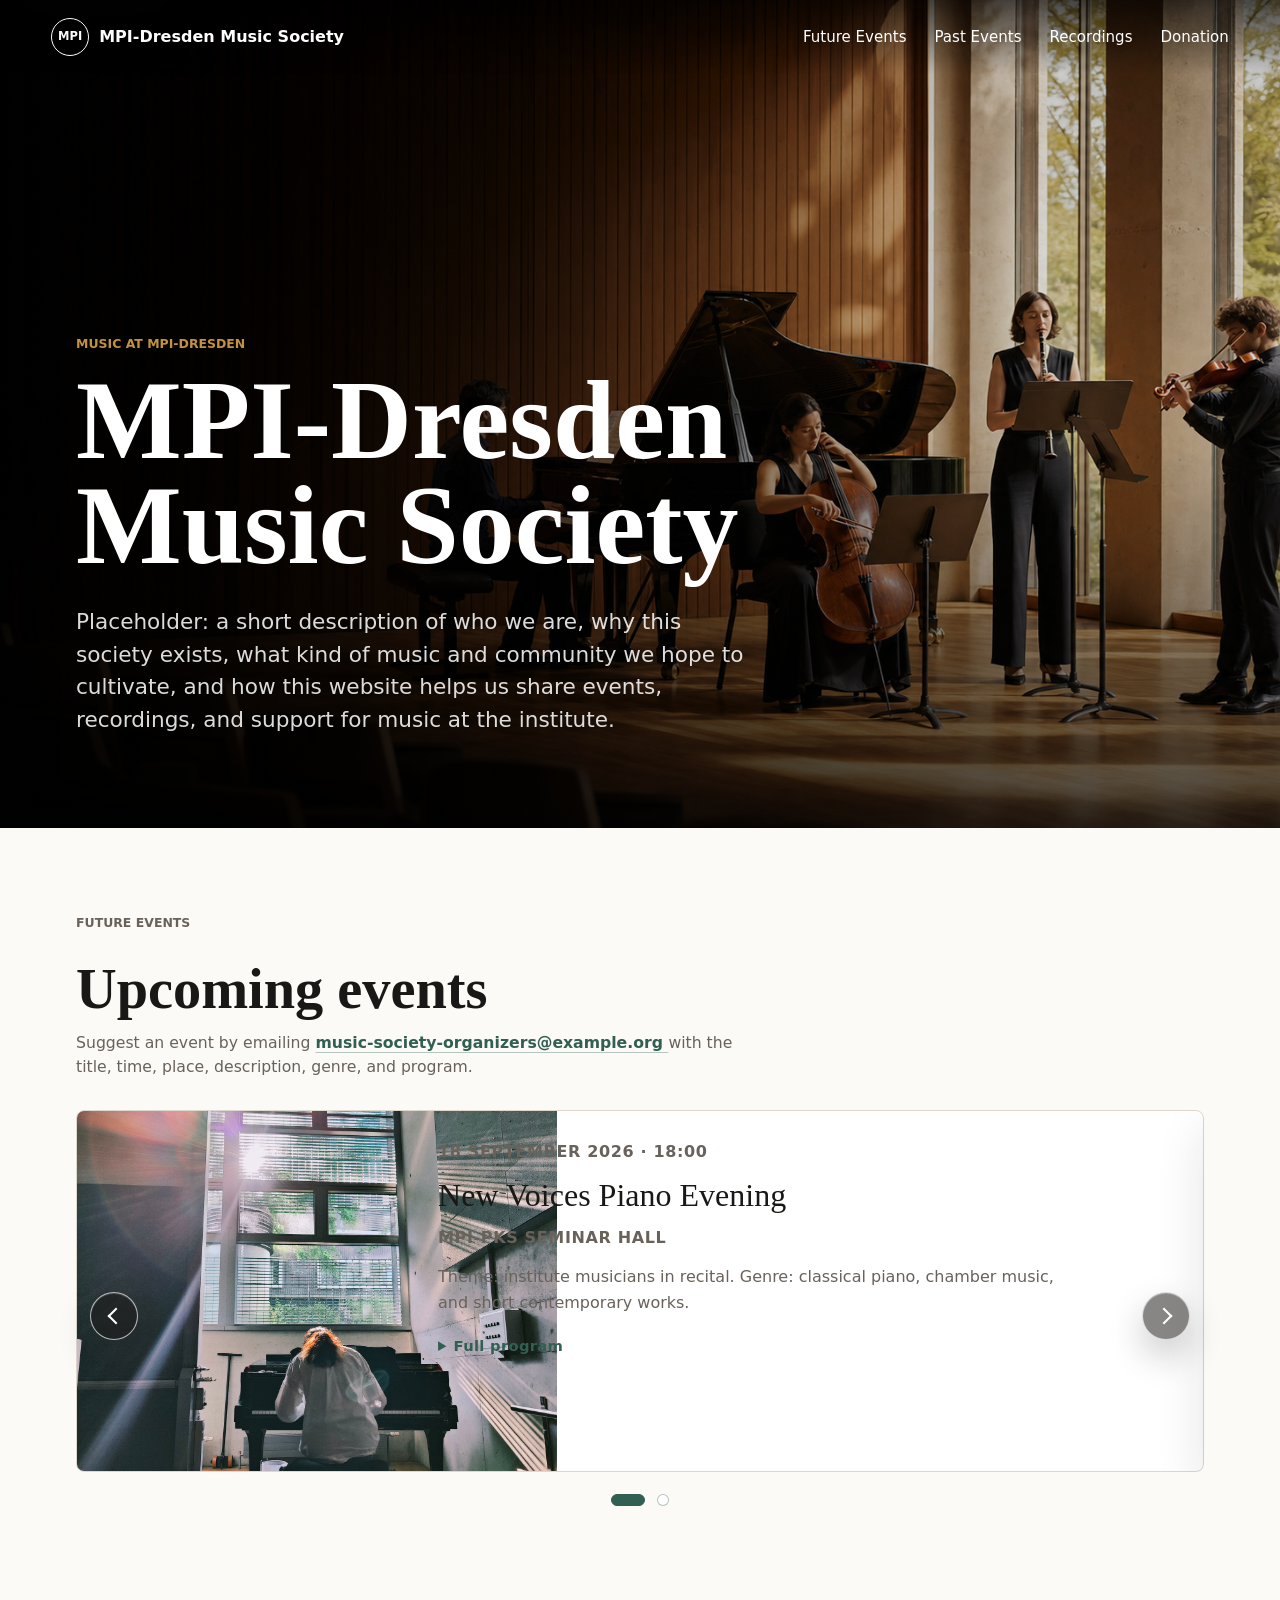
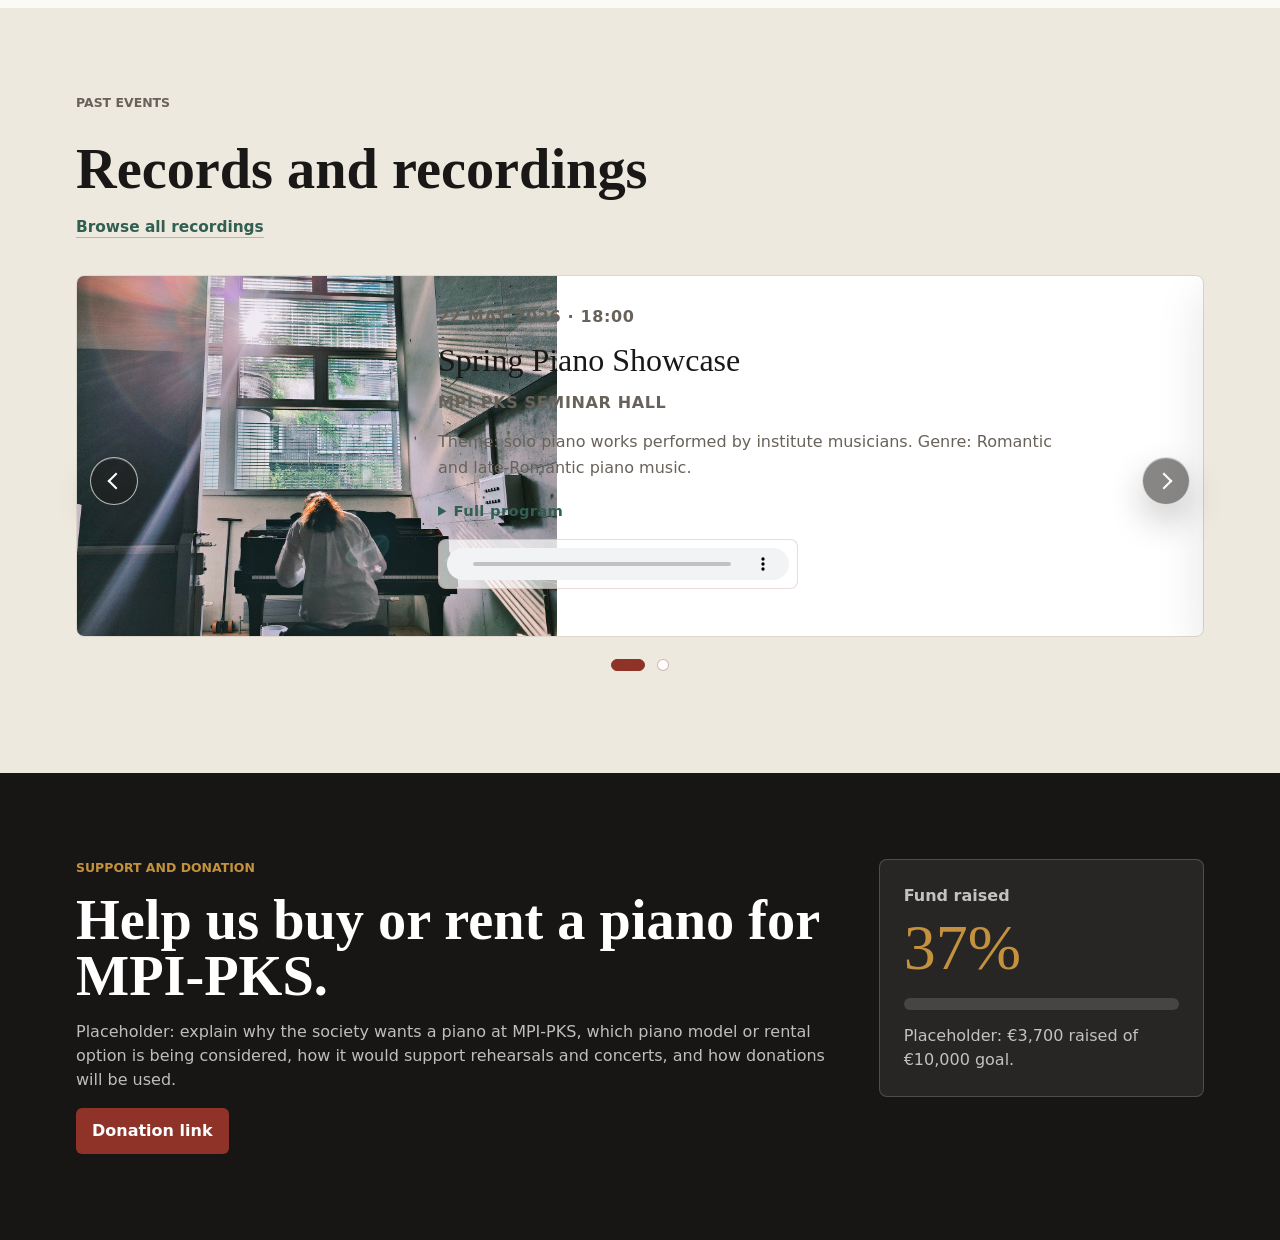
==== commit c6a61cac: "update fund raised value" ====
--- a/index.html
+++ b/index.html
@@ -221,7 +221,7 @@
             <p class="fund-label">Fund raised</p>
             <p class="fund-percent">37%</p>
             <div class="progress-bar" aria-hidden="true">
-              <span style="width: 37%"></span>
+              <span style="width: 0%"></span>
             </div>
             <p class="fund-detail">Placeholder: €3,700 raised of €10,000 goal.</p>
           </div>
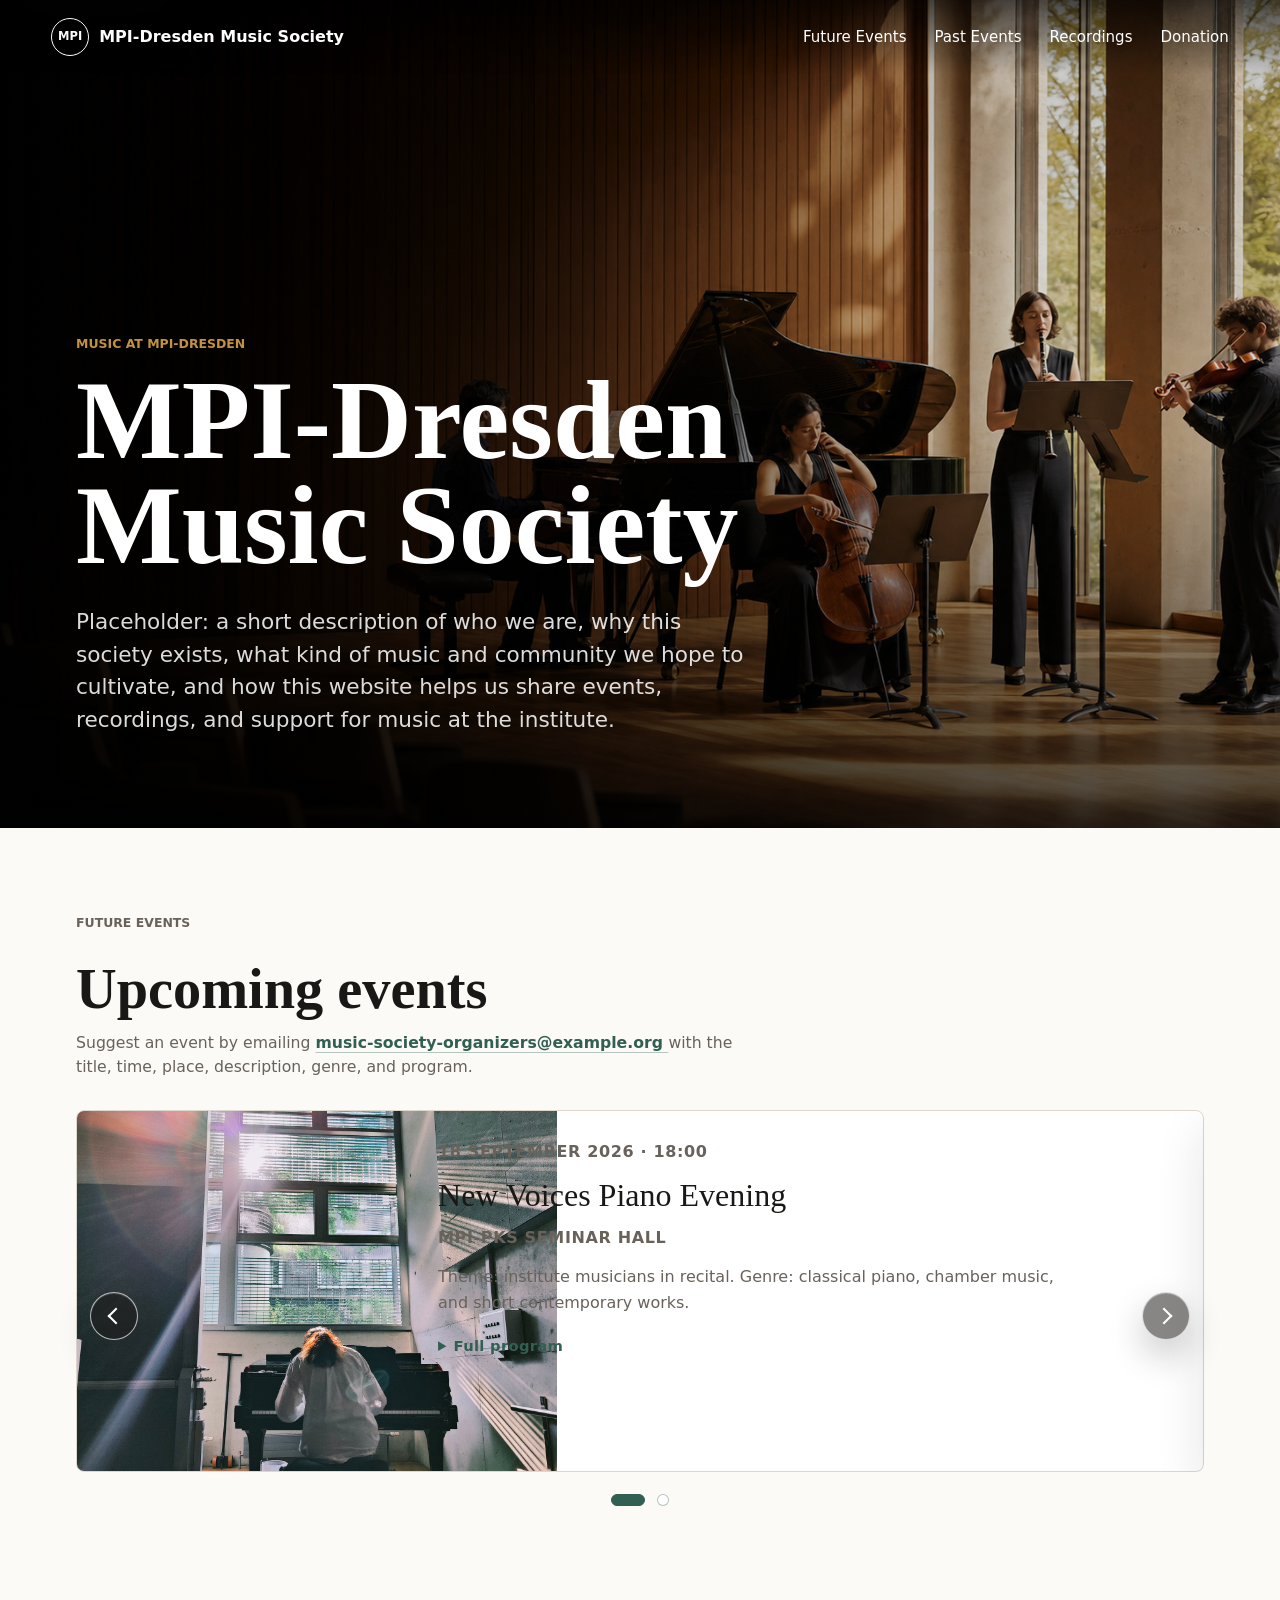
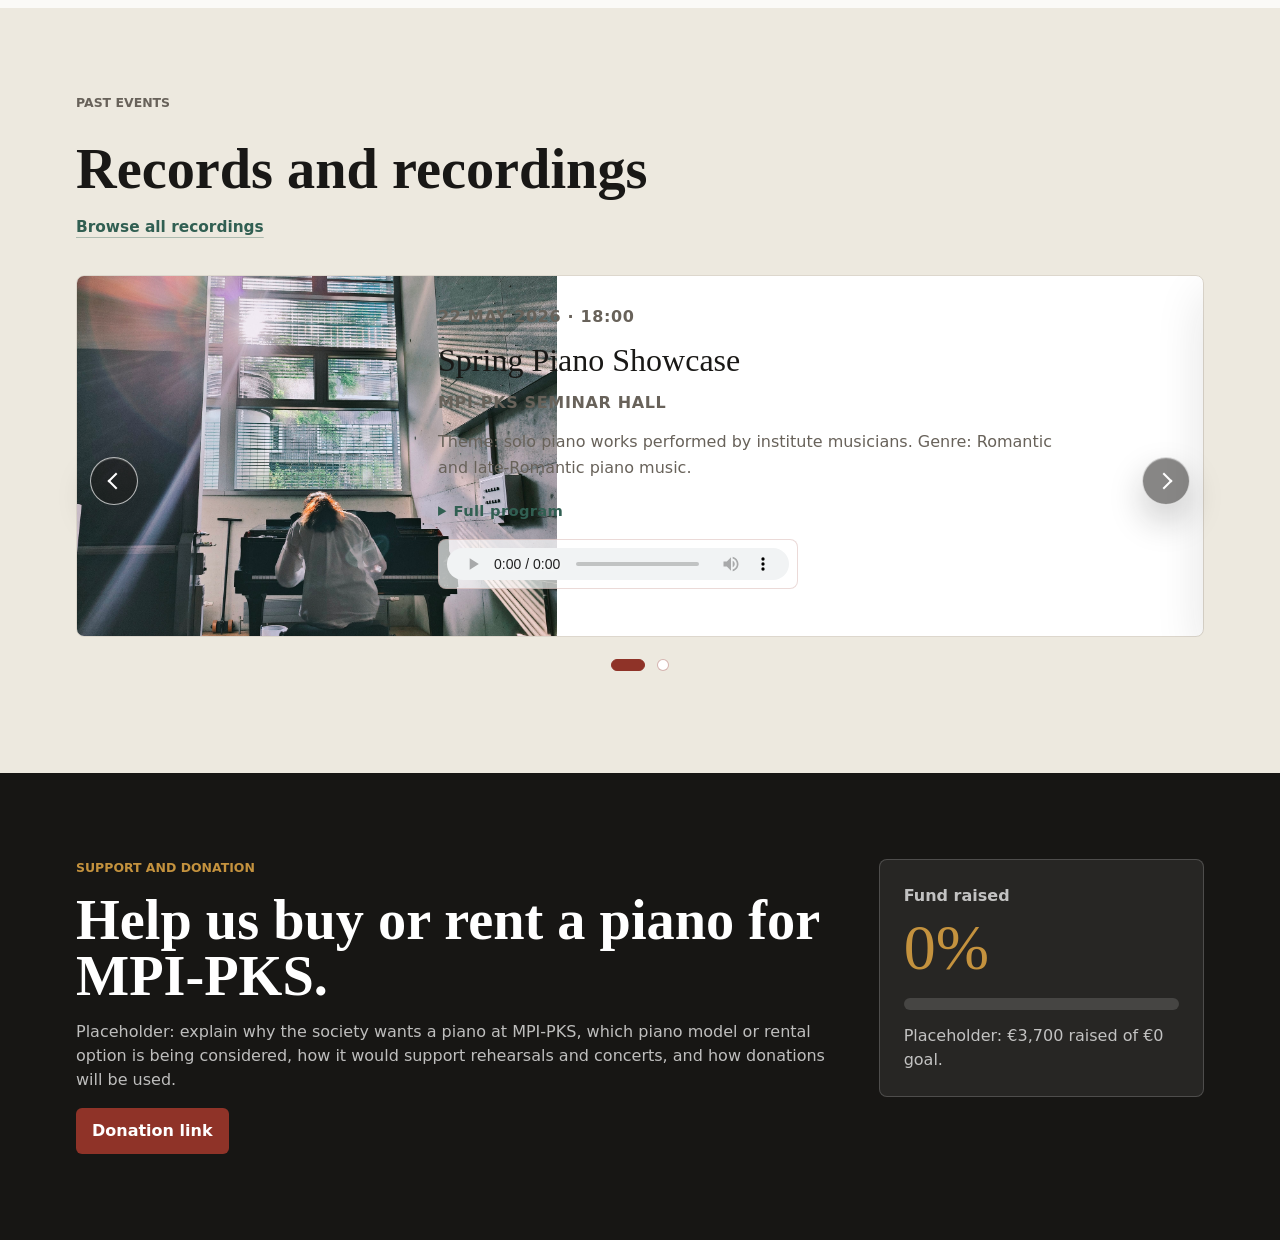
==== commit 79ff0fba: "change all relavant fund-raised values" ====
--- a/index.html
+++ b/index.html
@@ -219,11 +219,11 @@
           </div>
           <div class="fund-card" aria-label="Donation progress">
             <p class="fund-label">Fund raised</p>
-            <p class="fund-percent">37%</p>
+            <p class="fund-percent">0%</p>
             <div class="progress-bar" aria-hidden="true">
               <span style="width: 0%"></span>
             </div>
-            <p class="fund-detail">Placeholder: €3,700 raised of €10,000 goal.</p>
+            <p class="fund-detail">Placeholder: €3,700 raised of €0 goal.</p>
           </div>
         </div>
       </section>
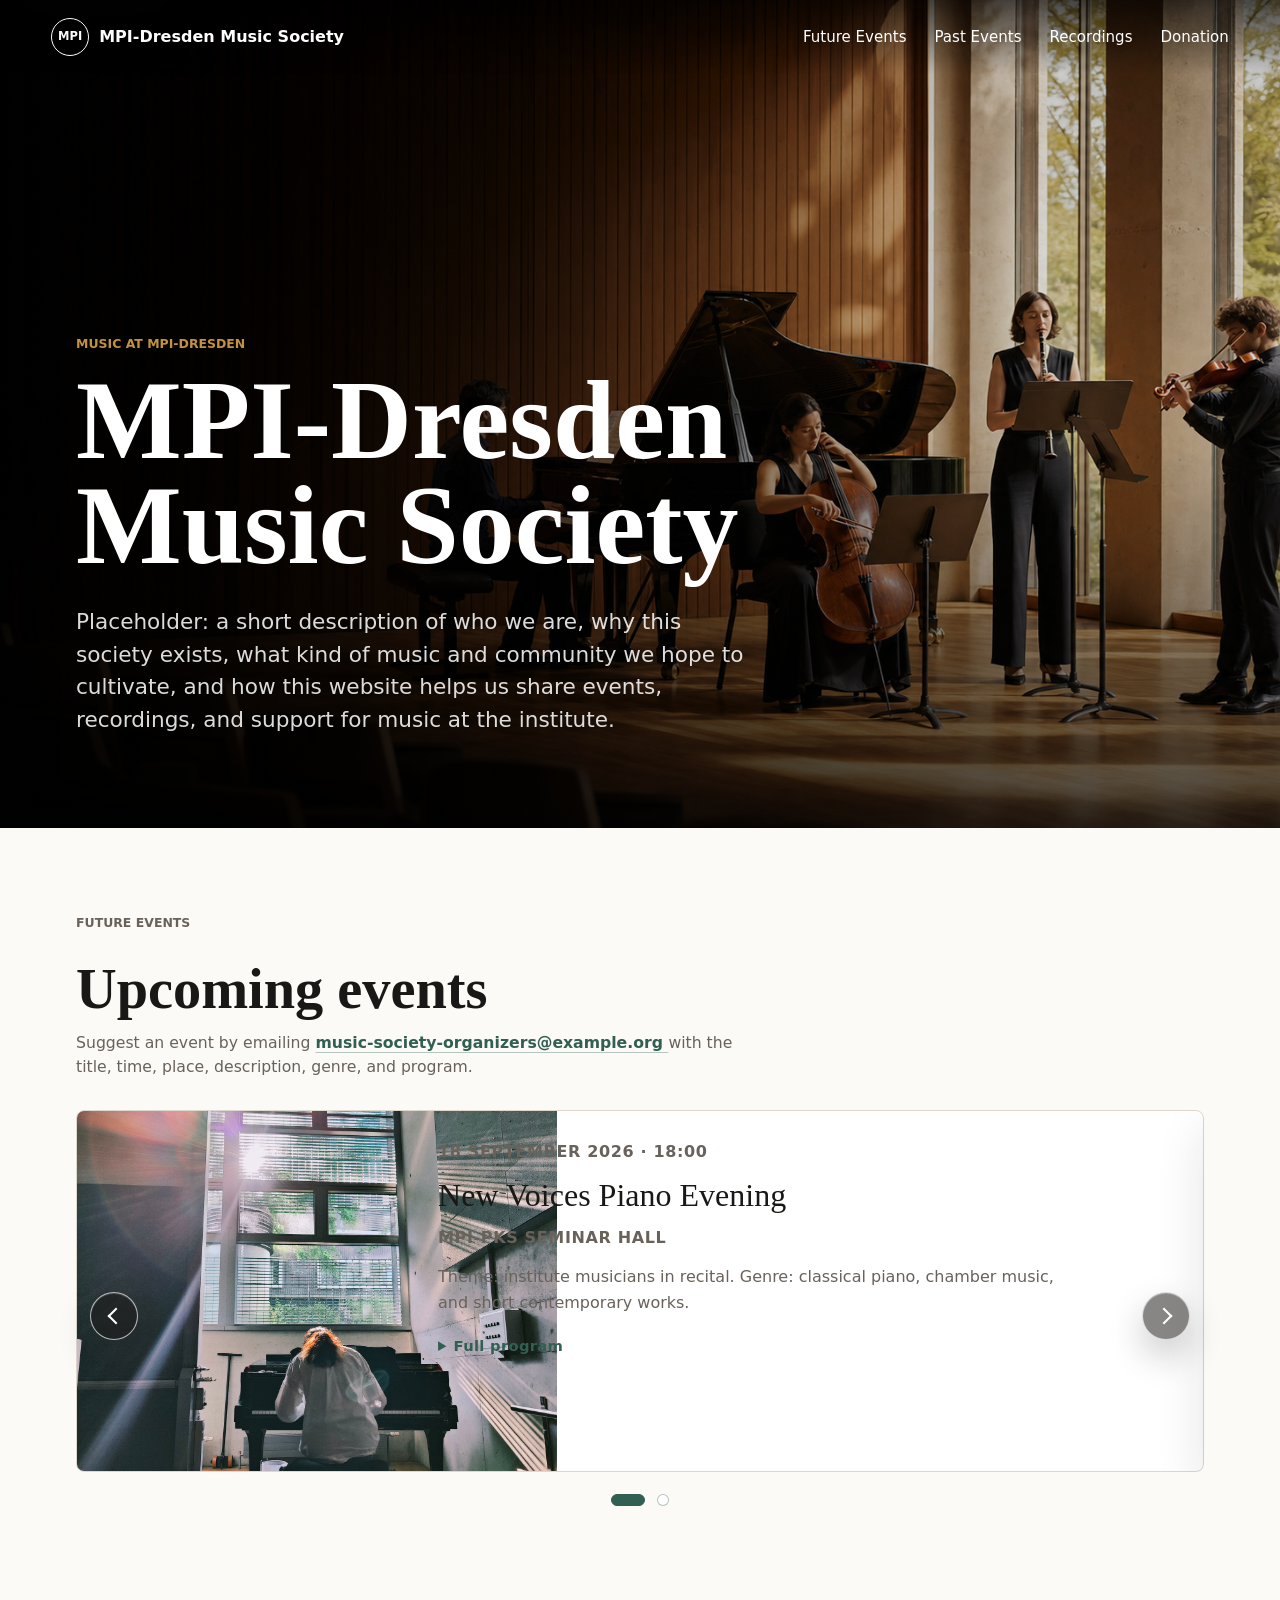
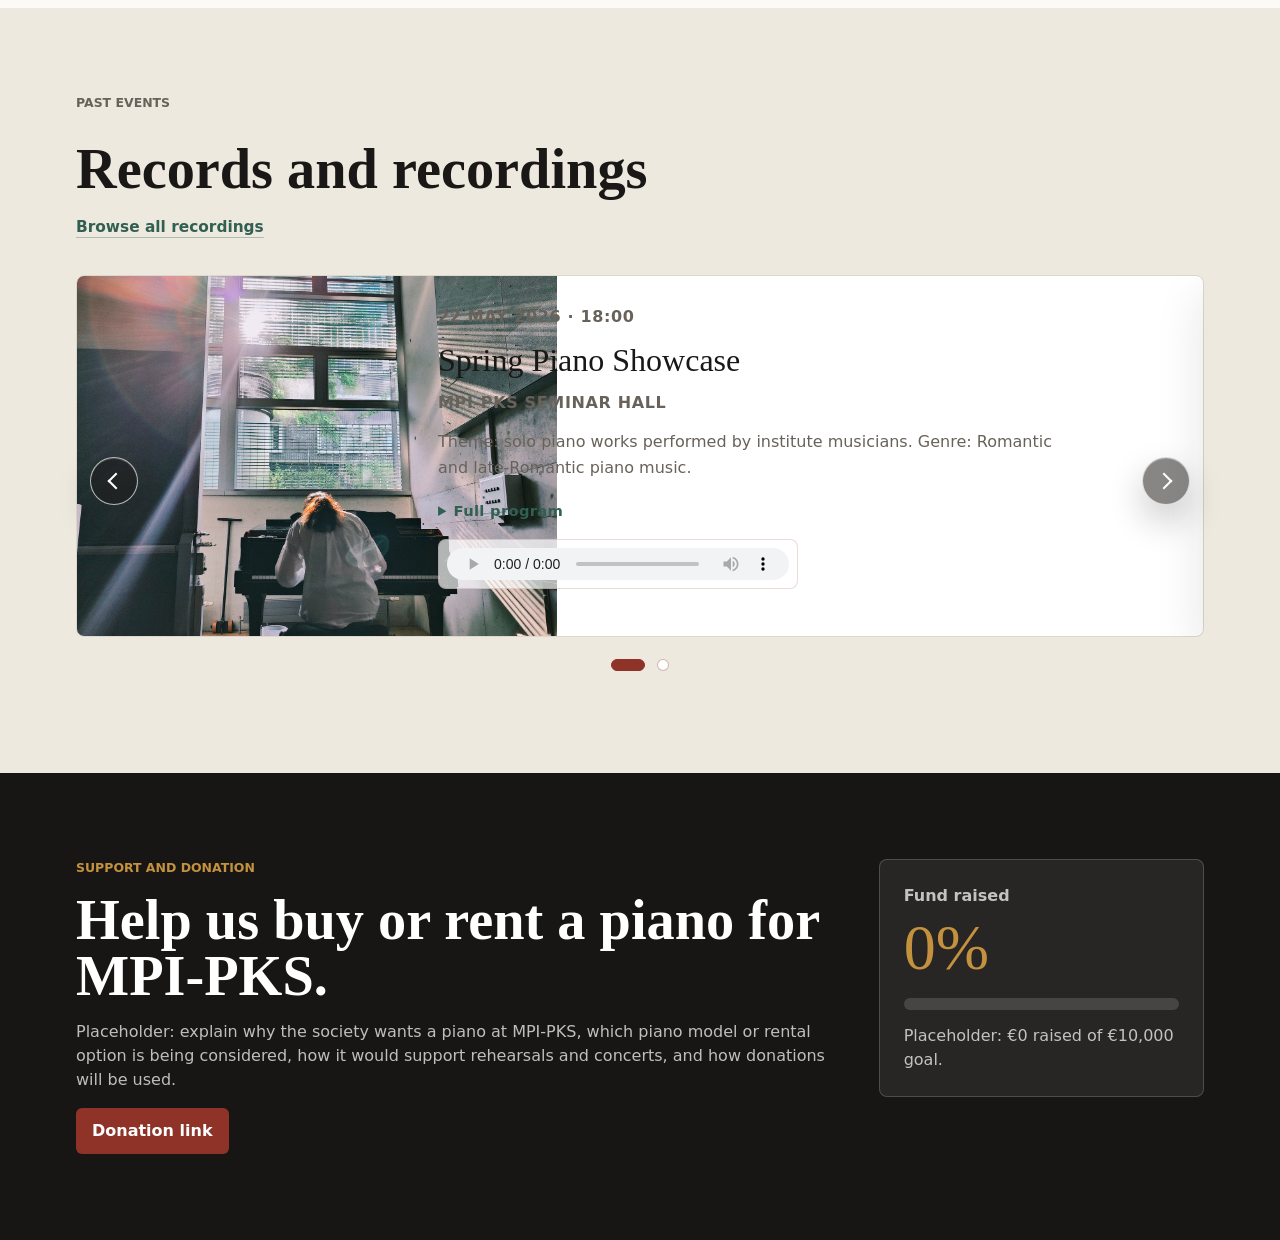
==== commit 1afe9879: "correct order of raised/goal" ====
--- a/index.html
+++ b/index.html
@@ -223,7 +223,7 @@
             <div class="progress-bar" aria-hidden="true">
               <span style="width: 0%"></span>
             </div>
-            <p class="fund-detail">Placeholder: €3,700 raised of €0 goal.</p>
+            <p class="fund-detail">Placeholder: €0 raised of €10,000 goal.</p>
           </div>
         </div>
       </section>
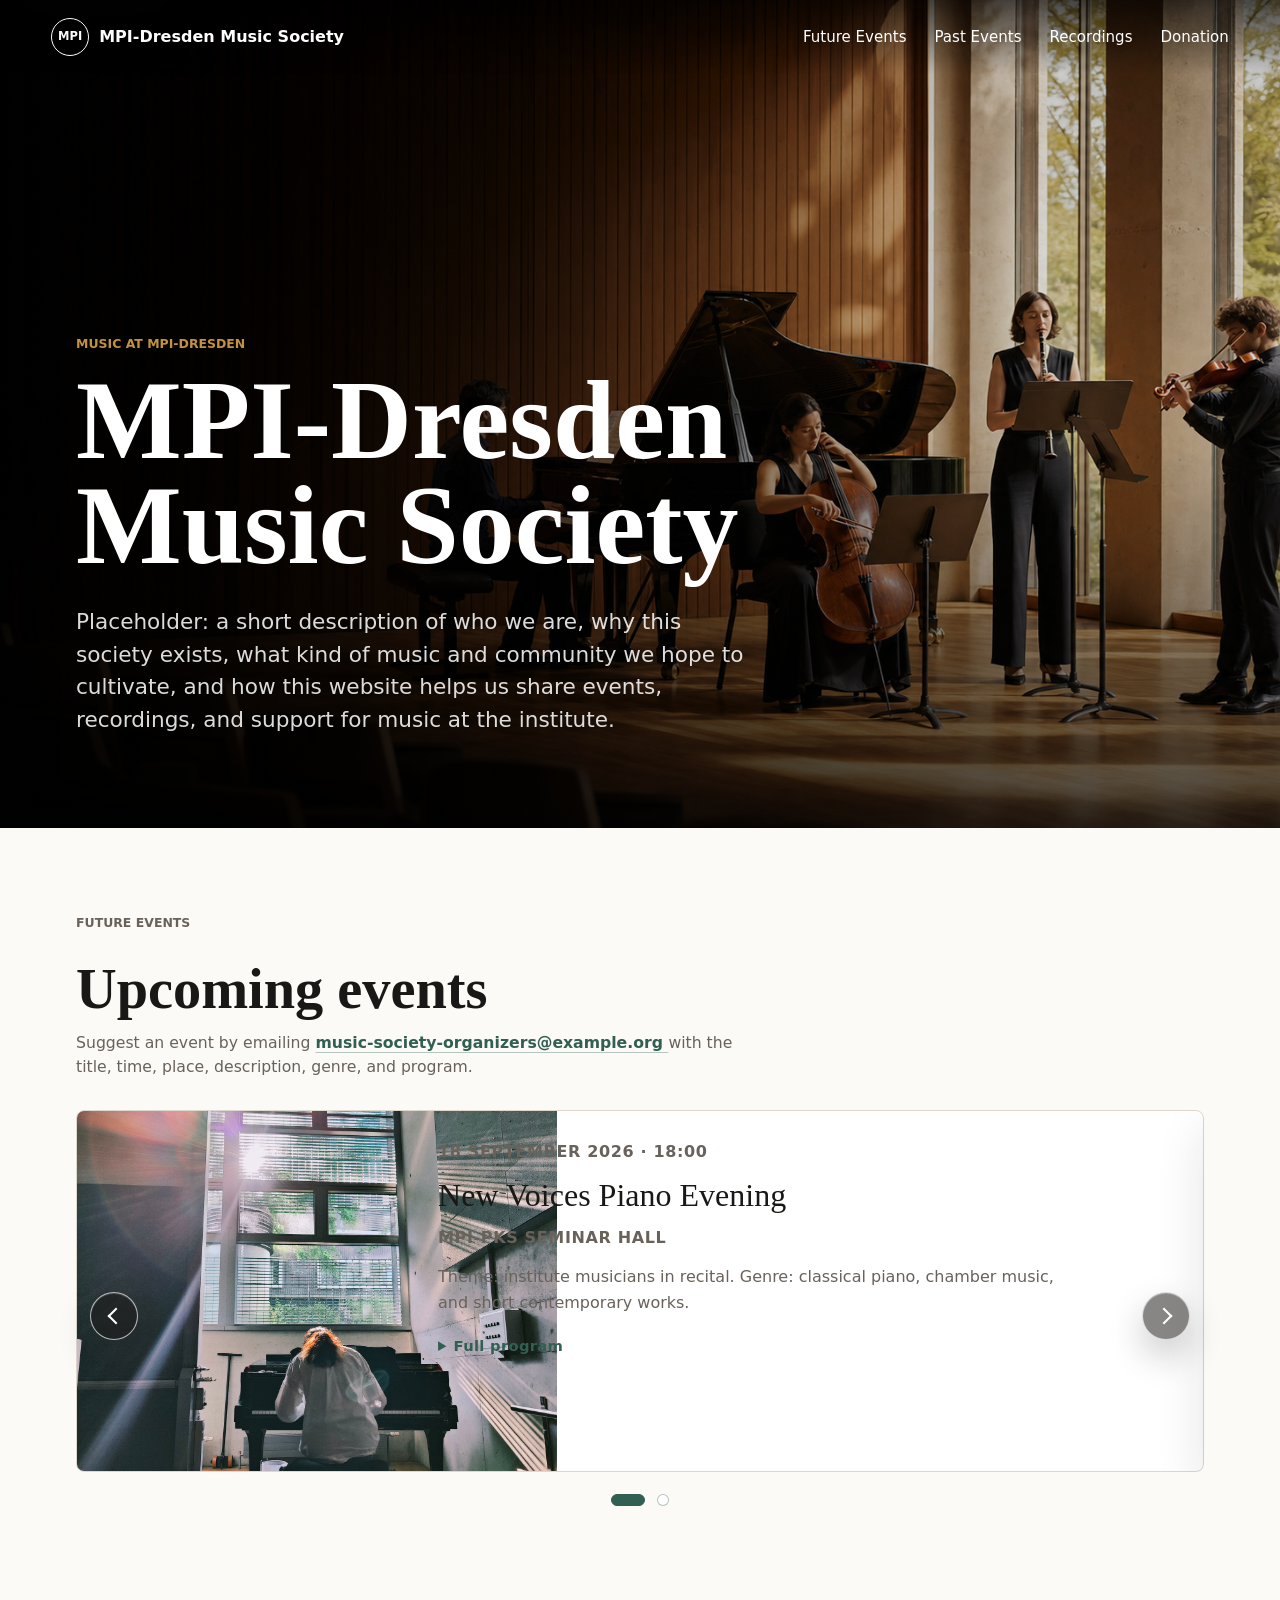
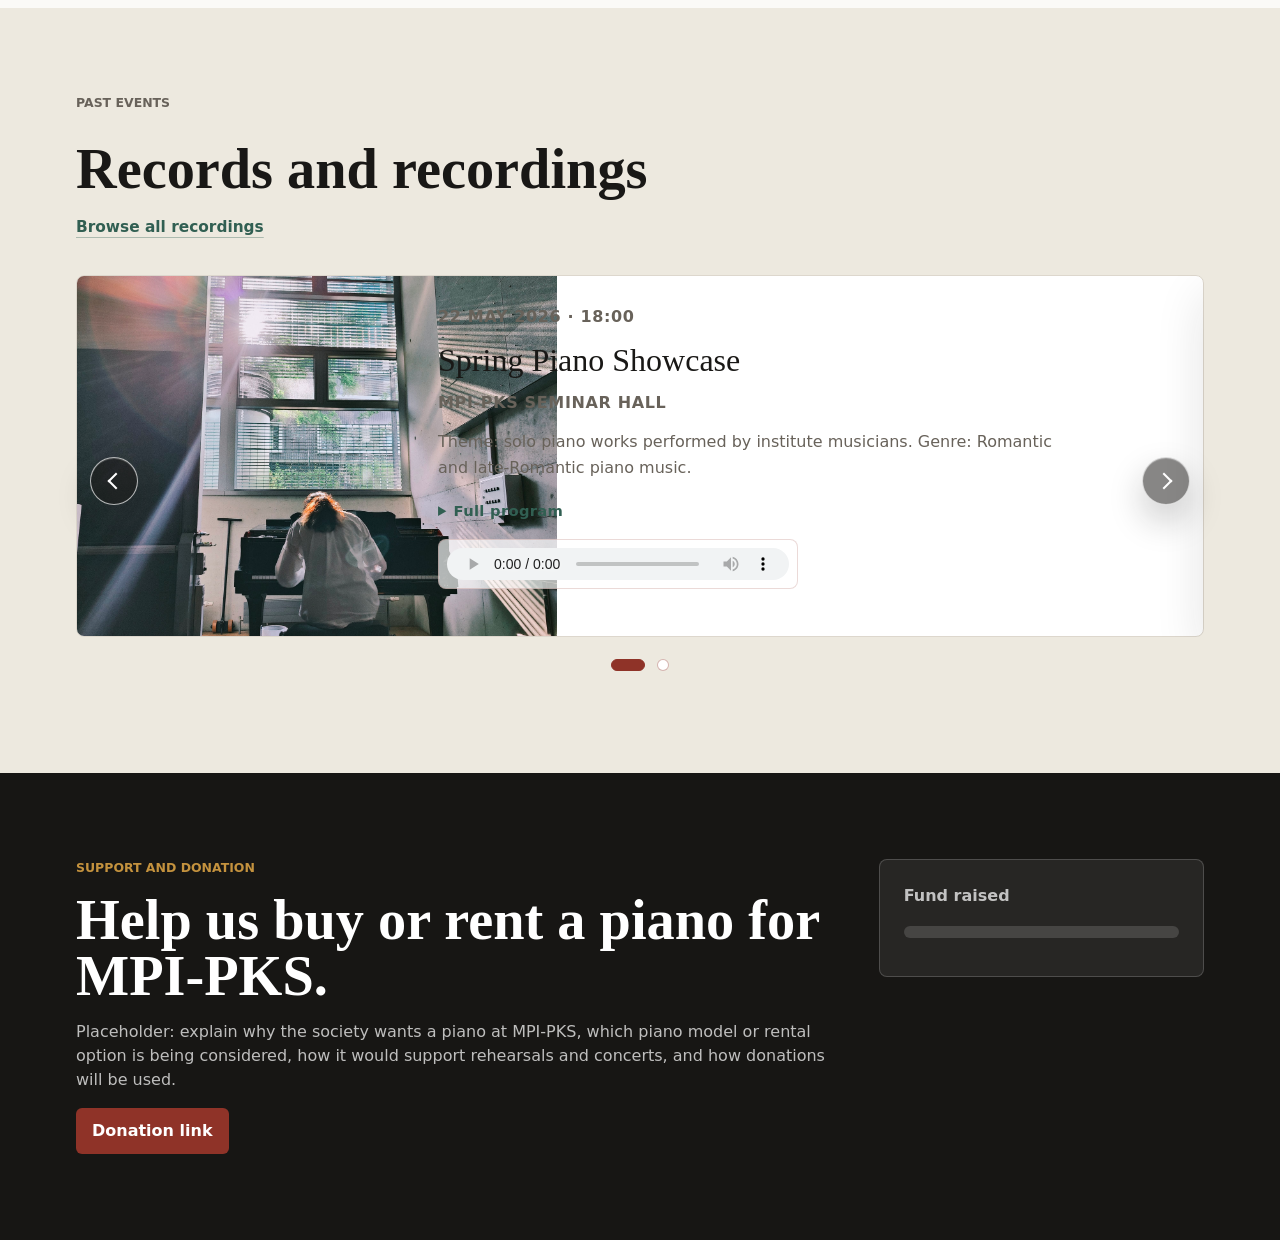
==== commit 8f294b0f: "make the value of fund raised a singular variable to avoid de-synced values" ====
--- a/index.html
+++ b/index.html
@@ -217,18 +217,18 @@
             </p>
             <a class="button primary" href="#donation-link">Donation link</a>
           </div>
-          <div class="fund-card" aria-label="Donation progress">
+          <div class="fund-card" aria-label="Donation progress" data-fund-card data-raised="0" data-goal="10000">
             <p class="fund-label">Fund raised</p>
-            <p class="fund-percent">0%</p>
+            <p class="fund-percent" data-fund-percent></p>
             <div class="progress-bar" aria-hidden="true">
-              <span style="width: 0%"></span>
+              <span data-fund-bar style="width: 0%"></span>
             </div>
-            <p class="fund-detail">Placeholder: €0 raised of €10,000 goal.</p>
+            <p class="fund-detail" data-fund-detail></p>
           </div>
         </div>
       </section>
     </main>
 
-    <script src="script.js?v=10"></script>
+    <script src="script.js?v=11"></script>
   </body>
 </html>
